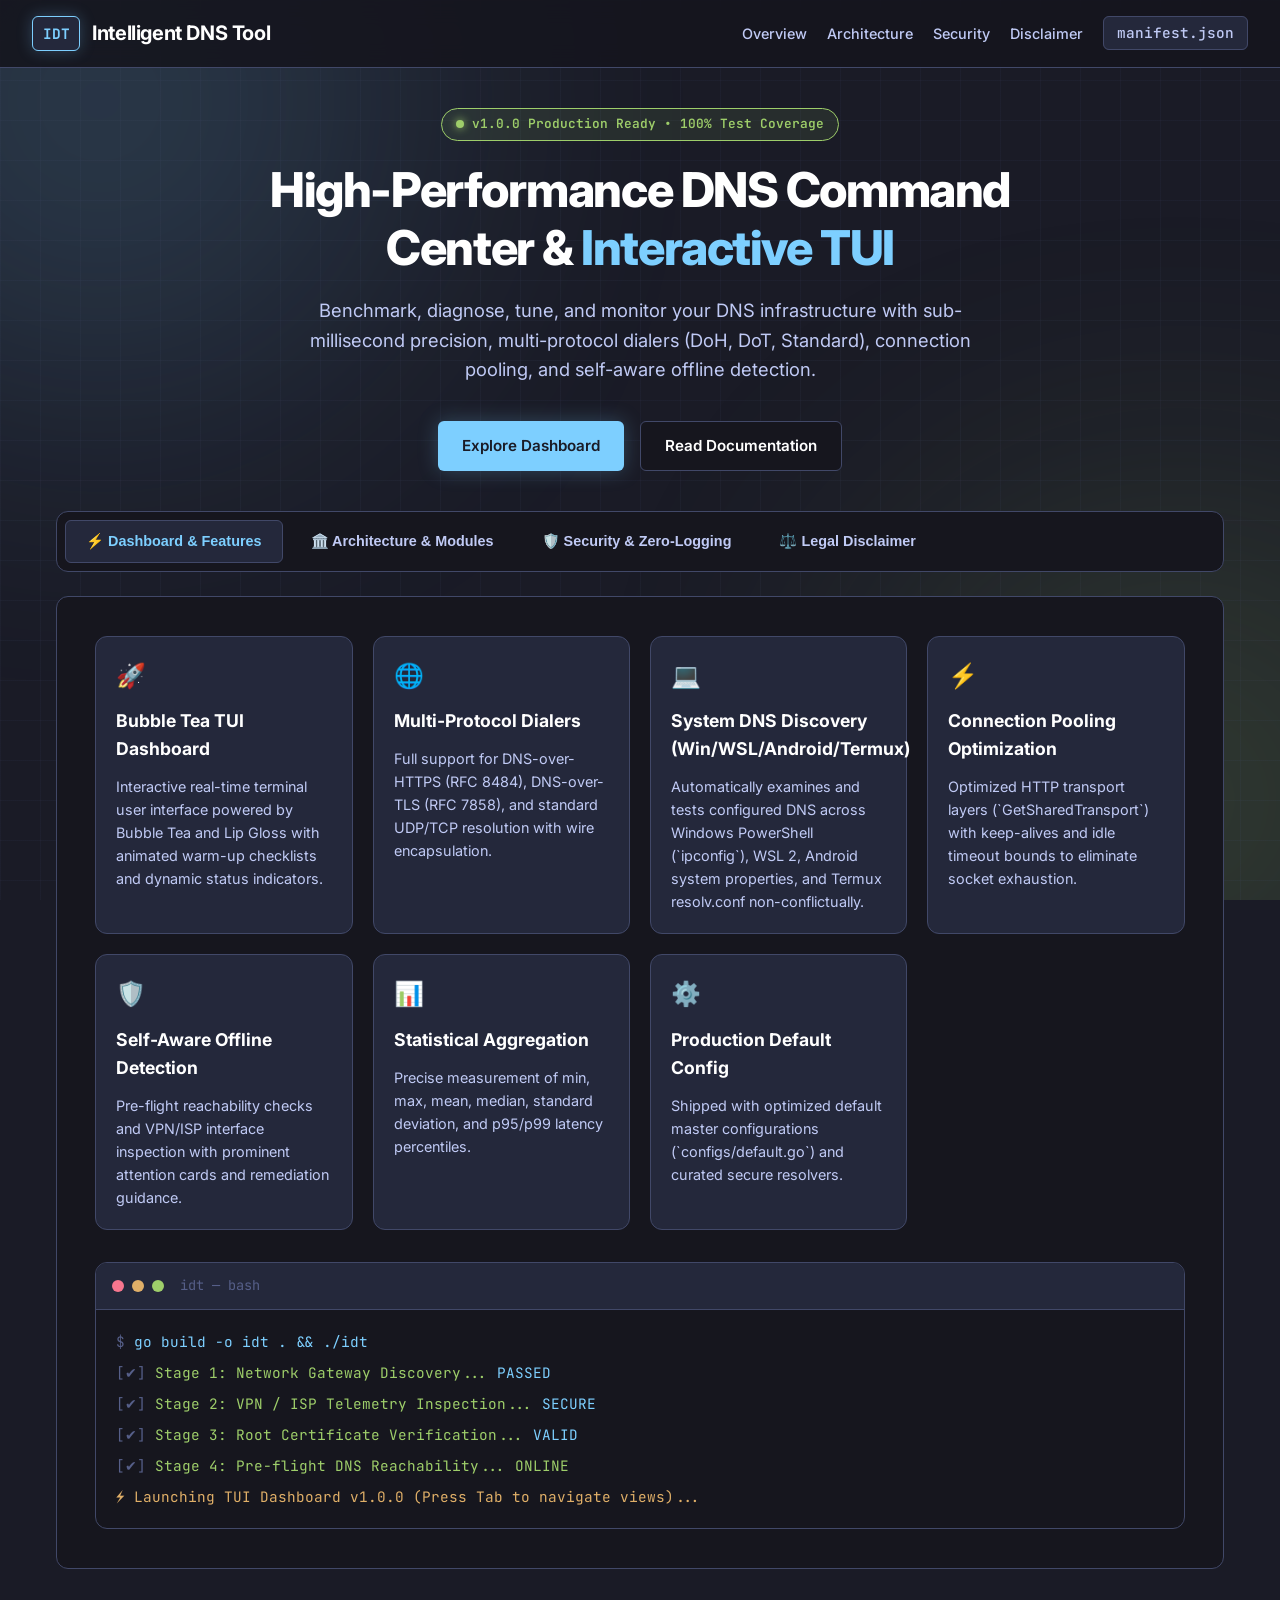
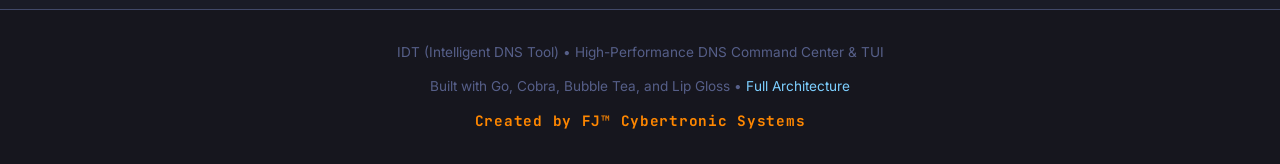
==== index.html @ 5a78c572 "Move index.html to repository root" ====
<!DOCTYPE html>
<html lang="en">
<head>
<meta charset="utf-8">
<meta name="viewport" content="width=device-width, initial-scale=1">
<title>IDT — Intelligent DNS Tool & TUI Command Center</title>
<meta name="description" content="Professional CLI command center and real-time interactive TUI dashboard for DNS benchmarking, diagnostics, tuning, and monitoring.">
<meta name="author" content="IDT Engineering Team">

<link rel="preconnect" href="https://fonts.googleapis.com">
<link rel="preconnect" href="https://fonts.gstatic.com" crossorigin>
<link href="https://fonts.googleapis.com/css2?family=Inter:wght@300;400;500;600;700;800&family=JetBrains+Mono:wght@400;500;600;700&display=swap" rel="stylesheet">

<style>
  :root {
    --bg-base: #1A1B26;
    --bg-card: #16161E;
    --bg-elevated: #24283B;
    --fg: #C0CAF5;
    --fg-muted: #565F89;
    --fg-bright: #FFFFFF;
    --accent: #7DCFFF;
    --accent-glow: rgba(125, 207, 255, 0.25);
    --success: #9ECE6A;
    --warn: #E0AF68;
    --danger: #F7768E;
    --border: #414868;
    --border-active: #7DCFFF;
    --radius: 12px;
    --radius-sm: 6px;
    --font-sans: 'Inter', -apple-system, BlinkMacSystemFont, "Segoe UI", sans-serif;
    --font-mono: 'JetBrains Mono', monospace;
  }

  * { box-sizing: border-box; margin: 0; padding: 0; }

  html { scroll-behavior: smooth; }

  body {
    font-family: var(--font-sans);
    background-color: var(--bg-base);
    color: var(--fg);
    line-height: 1.6;
    min-height: 100vh;
    display: flex;
    flex-direction: column;
    overflow-x: hidden;
  }

  /* Background Glow & Grid */
  .bg-effects {
    position: fixed;
    inset: 0;
    z-index: -1;
    overflow: hidden;
    pointer-events: none;
  }

  .glow-orb {
    position: absolute;
    width: 600px;
    height: 600px;
    border-radius: 50%;
    filter: blur(140px);
    opacity: 0.18;
  }

  .glow-orb.cyan {
    top: -200px; left: -200px;
    background: var(--accent);
  }

  .glow-orb.green {
    bottom: -200px; right: -200px;
    background: var(--success);
  }

  .grid-pattern {
    position: absolute;
    inset: 0;
    background-image:
      linear-gradient(rgba(86, 95, 137, 0.08) 1px, transparent 1px),
      linear-gradient(90deg, rgba(86, 95, 137, 0.08) 1px, transparent 1px);
    background-size: 40px 40px;
  }

  /* Header & Navigation */
  header {
    background: rgba(22, 22, 30, 0.9);
    backdrop-filter: blur(12px);
    border-bottom: 1px solid var(--border);
    position: sticky;
    top: 0;
    z-index: 100;
    padding: 1rem 2rem;
    display: flex;
    justify-content: space-between;
    align-items: center;
    flex-wrap: wrap;
    gap: 1rem;
  }

  .logo-area {
    display: flex;
    align-items: center;
    gap: 0.75rem;
  }

  .logo-badge {
    background: var(--bg-elevated);
    border: 1px solid var(--accent);
    color: var(--accent);
    font-family: var(--font-mono);
    font-weight: 700;
    font-size: 0.9rem;
    padding: 0.3rem 0.6rem;
    border-radius: var(--radius-sm);
    box-shadow: 0 0 15px var(--accent-glow);
  }

  .logo-title {
    font-size: 1.25rem;
    font-weight: 700;
    color: var(--fg-bright);
    letter-spacing: -0.02em;
  }

  .nav-links {
    display: flex;
    gap: 1.25rem;
    list-style: none;
    align-items: center;
    flex-wrap: wrap;
  }

  .nav-links a {
    color: var(--fg);
    text-decoration: none;
    font-size: 0.9rem;
    font-weight: 500;
    transition: color 0.2s;
  }

  .nav-links a:hover {
    color: var(--accent);
  }

  .btn-terminal {
    background: var(--bg-elevated);
    border: 1px solid var(--border);
    color: var(--accent);
    padding: 0.4rem 0.8rem;
    border-radius: var(--radius-sm);
    font-family: var(--font-mono);
    font-size: 0.85rem;
    cursor: pointer;
    transition: all 0.2s;
    text-decoration: none;
  }

  .btn-terminal:hover {
    border-color: var(--accent);
    background: rgba(125, 207, 255, 0.1);
  }

  /* Main Container */
  main {
    max-width: 1200px;
    margin: 0 auto;
    padding: 2.5rem 1rem;
    width: 100%;
    flex: 1;
    display: flex;
    flex-direction: column;
    gap: 2.5rem;
  }

  /* Hero Section */
  .hero {
    text-align: center;
    display: flex;
    flex-direction: column;
    gap: 1.25rem;
    align-items: center;
  }

  .hero-tag {
    display: inline-flex;
    align-items: center;
    gap: 0.5rem;
    background: rgba(158, 206, 106, 0.1);
    border: 1px solid var(--success);
    color: var(--success);
    padding: 0.35rem 0.85rem;
    border-radius: 50px;
    font-size: 0.8rem;
    font-weight: 600;
    font-family: var(--font-mono);
  }

  .hero-tag .dot {
    width: 8px;
    height: 8px;
    background: var(--success);
    border-radius: 50%;
    box-shadow: 0 0 8px var(--success);
  }

  .hero h1 {
    font-size: clamp(2rem, 5vw, 3rem);
    font-weight: 800;
    color: var(--fg-bright);
    letter-spacing: -0.03em;
    max-width: 800px;
    line-height: 1.2;
  }

  .hero h1 span {
    color: var(--accent);
  }

  .hero p {
    font-size: clamp(1rem, 2vw, 1.15rem);
    color: var(--fg);
    max-width: 700px;
    font-weight: 400;
    padding: 0 0.5rem;
  }

  .hero-actions {
    display: flex;
    gap: 1rem;
    margin-top: 1rem;
    flex-wrap: wrap;
    justify-content: center;
  }

  .btn {
    display: inline-flex;
    align-items: center;
    gap: 0.5rem;
    padding: 0.75rem 1.5rem;
    border-radius: var(--radius-sm);
    font-weight: 600;
    font-size: 0.95rem;
    text-decoration: none;
    transition: all 0.2s;
  }

  .btn-primary {
    background: var(--accent);
    color: var(--bg-base);
    box-shadow: 0 0 20px var(--accent-glow);
  }

  .btn-primary:hover {
    background: #6cb9ff;
    transform: translateY(-2px);
  }

  .btn-secondary {
    background: var(--bg-card);
    border: 1px solid var(--border);
    color: var(--fg-bright);
  }

  .btn-secondary:hover {
    border-color: var(--accent);
    background: var(--bg-elevated);
  }

  /* Interactive Tabs Section */
  .tabs-container {
    display: flex;
    flex-direction: column;
    gap: 1.5rem;
  }

  .tabs-header {
    display: flex;
    gap: 0.5rem;
    background: var(--bg-card);
    padding: 0.5rem;
    border-radius: var(--radius);
    border: 1px solid var(--border);
    overflow-x: auto;
    -webkit-overflow-scrolling: touch;
  }

  .tab-btn {
    background: transparent;
    border: none;
    color: var(--fg);
    padding: 0.75rem 1.25rem;
    border-radius: var(--radius-sm);
    font-weight: 600;
    font-size: 0.9rem;
    cursor: pointer;
    transition: all 0.2s;
    white-space: nowrap;
    flex-shrink: 0;
  }

  .tab-btn:hover {
    color: var(--fg-bright);
    background: var(--bg-elevated);
  }

  .tab-btn.active {
    background: var(--bg-elevated);
    color: var(--accent);
    border: 1px solid var(--border);
  }

  .tab-content {
    display: none;
    background: var(--bg-card);
    border: 1px solid var(--border);
    border-radius: var(--radius);
    padding: clamp(1.25rem, 3vw, 2.5rem);
    animation: fadeIn 0.3s ease;
  }

  .tab-content.active {
    display: flex;
    flex-direction: column;
    gap: 2rem;
  }

  @keyframes fadeIn {
    from { opacity: 0; transform: translateY(6px); }
    to { opacity: 1; transform: translateY(0); }
  }

  /* Feature Grid Cards */
  .feature-grid {
    display: grid;
    grid-template-columns: repeat(auto-fit, minmax(250px, 1fr));
    gap: 1.25rem;
  }

  .card {
    background: var(--bg-elevated);
    border: 1px solid var(--border);
    border-radius: var(--radius);
    padding: 1.25rem;
    display: flex;
    flex-direction: column;
    gap: 0.75rem;
    transition: border-color 0.2s, transform 0.2s;
  }

  .card:hover {
    border-color: var(--accent);
    transform: translateY(-2px);
  }

  .card-icon {
    font-size: 1.5rem;
  }

  .card h3 {
    font-size: 1.1rem;
    font-weight: 700;
    color: var(--fg-bright);
  }

  .card p {
    font-size: 0.9rem;
    color: var(--fg);
  }

  /* Terminal Mockup */
  .terminal-box {
    background: var(--bg-card);
    border: 1px solid var(--border);
    border-radius: var(--radius);
    overflow: hidden;
    font-family: var(--font-mono);
    max-width: 100%;
  }

  .terminal-header {
    background: var(--bg-elevated);
    padding: 0.75rem 1rem;
    display: flex;
    align-items: center;
    gap: 0.5rem;
    border-bottom: 1px solid var(--border);
  }

  .t-dot {
    width: 12px;
    height: 12px;
    border-radius: 50%;
  }

  .t-dot.red { background: var(--danger); }
  .t-dot.yellow { background: var(--warn); }
  .t-dot.green { background: var(--success); }

  .t-title {
    margin-left: 0.5rem;
    font-size: 0.85rem;
    color: var(--fg-muted);
  }

  .terminal-body {
    padding: 1.25rem;
    font-size: clamp(0.8rem, 2vw, 0.9rem);
    color: var(--success);
    display: flex;
    flex-direction: column;
    gap: 0.5rem;
    overflow-x: auto;
  }

  .terminal-body .cmd { color: var(--accent); }
  .terminal-body .dim { color: var(--fg-muted); }
  .terminal-body .warn { color: var(--warn); }

  /* Architecture & Stats table */
  .spec-grid {
    display: grid;
    grid-template-columns: repeat(auto-fit, minmax(200px, 1fr));
    gap: 1rem;
  }

  .spec-item {
    background: var(--bg-elevated);
    border: 1px solid var(--border);
    padding: 1.25rem;
    border-radius: var(--radius-sm);
  }

  .spec-label {
    font-size: 0.8rem;
    color: var(--fg-muted);
    font-family: var(--font-mono);
    text-transform: uppercase;
    letter-spacing: 0.05em;
  }

  .spec-value {
    font-size: 1.25rem;
    font-weight: 700;
    color: var(--fg-bright);
    margin-top: 0.25rem;
  }

  /* Footer */
  footer {
    background: var(--bg-card);
    border-top: 1px solid var(--border);
    padding: 2rem 1rem;
    text-align: center;
    font-size: 0.85rem;
    color: var(--fg-muted);
    display: flex;
    flex-direction: column;
    gap: 0.75rem;
    align-items: center;
  }

  footer a {
    color: var(--accent);
    text-decoration: none;
  }

  footer a:hover {
    text-decoration: underline;
  }

  .brand-signature {
    color: #ff8700;
    font-weight: 700;
    font-family: var(--font-mono);
    letter-spacing: 0.05em;
    font-size: 0.9rem;
  }

  /* Responsive Adjustments */
  @media (max-width: 768px) {
    header {
      padding: 0.75rem 1rem;
      justify-content: center;
      text-align: center;
    }

    .logo-area {
      justify-content: center;
      width: 100%;
    }

    .nav-links {
      justify-content: center;
      width: 100%;
      gap: 1rem;
    }

    main {
      padding: 1.5rem 0.75rem;
      gap: 2rem;
    }

    .tab-content {
      padding: 1rem;
    }
  }
</style>
</head>
<body>

  <!-- Background Glow & Grid -->
  <div class="bg-effects">
    <div class="glow-orb cyan"></div>
    <div class="glow-orb green"></div>
    <div class="grid-pattern"></div>
  </div>

  <!-- Header -->
  <header>
    <div class="logo-area">
      <div class="logo-badge">IDT</div>
      <div class="logo-title">Intelligent DNS Tool</div>
    </div>
    <ul class="nav-links">
      <li><a href="#overview">Overview</a></li>
      <li><a href="DOCUMENTATION.md">Architecture</a></li>
      <li><a href="SECURITY.md">Security</a></li>
      <li><a href="DISCLAIMER.md">Disclaimer</a></li>
      <li><a href="manifest.json" class="btn-terminal">manifest.json</a></li>
    </ul>
  </header>

  <!-- Main Content -->
  <main>
    <!-- Hero Section -->
    <section class="hero" id="overview">
      <div class="hero-tag">
        <div class="dot"></div>
        v1.0.0 Production Ready • 100% Test Coverage
      </div>
      <h1>High-Performance DNS Command Center & <span>Interactive TUI</span></h1>
      <p>Benchmark, diagnose, tune, and monitor your DNS infrastructure with sub-millisecond precision, multi-protocol dialers (DoH, DoT, Standard), connection pooling, and self-aware offline detection.</p>
      <div class="hero-actions">
        <a href="#tabs" class="btn btn-primary">Explore Dashboard</a>
        <a href="DOCUMENTATION.md" class="btn btn-secondary">Read Documentation</a>
      </div>
    </section>

    <!-- Interactive Navigation Tabs -->
    <div class="tabs-container" id="tabs">
      <div class="tabs-header">
        <button class="tab-btn active" onclick="switchTab(event, 'tab-overview')">⚡ Dashboard & Features</button>
        <button class="tab-btn" onclick="switchTab(event, 'tab-architecture')">🏛️ Architecture & Modules</button>
        <button class="tab-btn" onclick="switchTab(event, 'tab-security')">🛡️ Security & Zero-Logging</button>
        <button class="tab-btn" onclick="switchTab(event, 'tab-disclaimer')">⚖️ Legal Disclaimer</button>
      </div>

      <!-- Tab 1: Overview -->
      <div class="tab-content active" id="tab-overview">
        <div class="feature-grid">
          <div class="card">
            <div class="card-icon">🚀</div>
            <h3>Bubble Tea TUI Dashboard</h3>
            <p>Interactive real-time terminal user interface powered by Bubble Tea and Lip Gloss with animated warm-up checklists and dynamic status indicators.</p>
          </div>
          <div class="card">
            <div class="card-icon">🌐</div>
            <h3>Multi-Protocol Dialers</h3>
            <p>Full support for DNS-over-HTTPS (RFC 8484), DNS-over-TLS (RFC 7858), and standard UDP/TCP resolution with wire encapsulation.</p>
          </div>
          <div class="card">
            <div class="card-icon">💻</div>
            <h3>System DNS Discovery (Win/WSL/Android/Termux)</h3>
            <p>Automatically examines and tests configured DNS across Windows PowerShell (`ipconfig`), WSL 2, Android system properties, and Termux resolv.conf non-conflictually.</p>
          </div>
          <div class="card">
            <div class="card-icon">⚡</div>
            <h3>Connection Pooling Optimization</h3>
            <p>Optimized HTTP transport layers (`GetSharedTransport`) with keep-alives and idle timeout bounds to eliminate socket exhaustion.</p>
          </div>
          <div class="card">
            <div class="card-icon">🛡️</div>
            <h3>Self-Aware Offline Detection</h3>
            <p>Pre-flight reachability checks and VPN/ISP interface inspection with prominent attention cards and remediation guidance.</p>
          </div>
          <div class="card">
            <div class="card-icon">📊</div>
            <h3>Statistical Aggregation</h3>
            <p>Precise measurement of min, max, mean, median, standard deviation, and p95/p99 latency percentiles.</p>
          </div>
          <div class="card">
            <div class="card-icon">⚙️</div>
            <h3>Production Default Config</h3>
            <p>Shipped with optimized default master configurations (`configs/default.go`) and curated secure resolvers.</p>
          </div>
        </div>

        <!-- Terminal Simulation -->
        <div class="terminal-box">
          <div class="terminal-header">
            <div class="t-dot red"></div>
            <div class="t-dot yellow"></div>
            <div class="t-dot green"></div>
            <div class="t-title">idt — bash</div>
          </div>
          <div class="terminal-body">
            <div><span class="dim">$</span> <span class="cmd">go build -o idt . && ./idt</span></div>
            <div><span class="dim">[✔]</span> Stage 1: Network Gateway Discovery... <span class="cmd">PASSED</span></div>
            <div><span class="dim">[✔]</span> Stage 2: VPN / ISP Telemetry Inspection... <span class="cmd">SECURE</span></div>
            <div><span class="dim">[✔]</span> Stage 3: Root Certificate Verification... <span class="cmd">VALID</span></div>
            <div><span class="dim">[✔]</span> Stage 4: Pre-flight DNS Reachability... <span class="success">ONLINE</span></div>
            <div class="warn">⚡ Launching TUI Dashboard v1.0.0 (Press Tab to navigate views)...</div>
          </div>
        </div>
      </div>

      <!-- Tab 2: Architecture -->
      <div class="tab-content" id="tab-architecture">
        <div class="spec-grid">
          <div class="spec-item">
            <div class="spec-label">Language</div>
            <div class="spec-value">Go 1.21+</div>
          </div>
          <div class="spec-item">
            <div class="spec-label">CLI Framework</div>
            <div class="spec-value">Cobra</div>
          </div>
          <div class="spec-item">
            <div class="spec-label">TUI Engine</div>
            <div class="spec-value">Bubble Tea / Lip Gloss</div>
          </div>
          <div class="spec-item">
            <div class="spec-label">Test Coverage</div>
            <div class="spec-value">100% Passed</div>
          </div>
        </div>

        <div style="display: flex; flex-direction: column; gap: 1rem;">
          <h3 style="color: var(--fg-bright); font-size: 1.2rem;">Core Module Architecture</h3>
          <p>IDT is organized into decoupled, highly cohesive packages under `internal/` and `configs/`:</p>
          <ul style="list-style: disc; padding-left: 1.5rem; display: flex; flex-direction: column; gap: 0.5rem;">
            <li><strong>`configs/`</strong>: Production default master configuration module and serialization tests.</li>
            <li><strong>`internal/cmd/`</strong>: Cobra root command center and subcommand routing.</li>
            <li><strong>`internal/ui/`</strong>: Bubble Tea TUI state machine, theme system (`theme.go`), and modular renderers (`visual.go`).</li>
            <li><strong>`internal/dialer/`</strong>: Multi-protocol transport stack (DoH, DoT, Standard, wire encoding, parsing).</li>
            <li><strong>`internal/helper/`</strong>: Concurrency primitives (`SafeRun`, `SafeGo`), retry jitter, and shared connection pooling.</li>
            <li><strong>`internal/errorhandling/`</strong>: Granular error classification and remediation engine.</li>
            <li><strong>`internal/runner/`, `internal/stats/`, `internal/check/`, `internal/tune/`, `internal/compare/`</strong>: Analytics and benchmarking engines.</li>
          </ul>
        </div>
      </div>

      <!-- Tab 3: Security -->
      <div class="tab-content" id="tab-security">
        <div class="feature-grid">
          <div class="card">
            <h3>🔒 Zero-Logging Guarantee</h3>
            <p>IDT does not log, collect, transmit, or store any user queries, IP addresses, or telemetry data. All calculations execute locally.</p>
          </div>
          <div class="card">
            <h3>🔐 TLS 1.3 Enforcement</h3>
            <p>All DoH and DoT connections enforce strict TLS minimum standards with rigorous certificate validation against system trust stores.</p>
          </div>
          <div class="card">
            <h3>🛡️ RFC Compliance</h3>
            <p>Strict adherence to RFC 8484 (DoH) and RFC 7858 (DoT) wire formatting and security specifications.</p>
          </div>
        </div>
      </div>

      <!-- Tab 4: Disclaimer -->
      <div class="tab-content" id="tab-disclaimer">
        <div class="card" style="border-left: 4px solid var(--warn);">
          <h3>⚖️ Legal & Usage Notice</h3>
          <p>IDT is designed exclusively for network administrators, security professionals, and systems engineers to benchmark and diagnose authorized DNS infrastructure. Users must only test networks and resolvers they own or have explicit written authorization to test. Provided "as is" without warranty of any kind.</p>
        </div>
      </div>
    </div>
  </main>

  <!-- Footer -->
  <footer>
    <div>IDT (Intelligent DNS Tool) • High-Performance DNS Command Center & TUI</div>
    <div>Built with Go, Cobra, Bubble Tea, and Lip Gloss • <a href="DOCUMENTATION.md">Full Architecture</a></div>
    <div class="brand-signature">Created by FJ™ Cybertronic Systems</div>
  </footer>

  <script>
    function switchTab(evt, tabId) {
      const contents = document.querySelectorAll('.tab-content');
      contents.forEach(c => c.classList.remove('active'));

      const buttons = document.querySelectorAll('.tab-btn');
      buttons.forEach(b => b.classList.remove('active'));

      document.getElementById(tabId).classList.add('active');
      evt.currentTarget.classList.add('active');
    }
  </script>
</body>
</html>
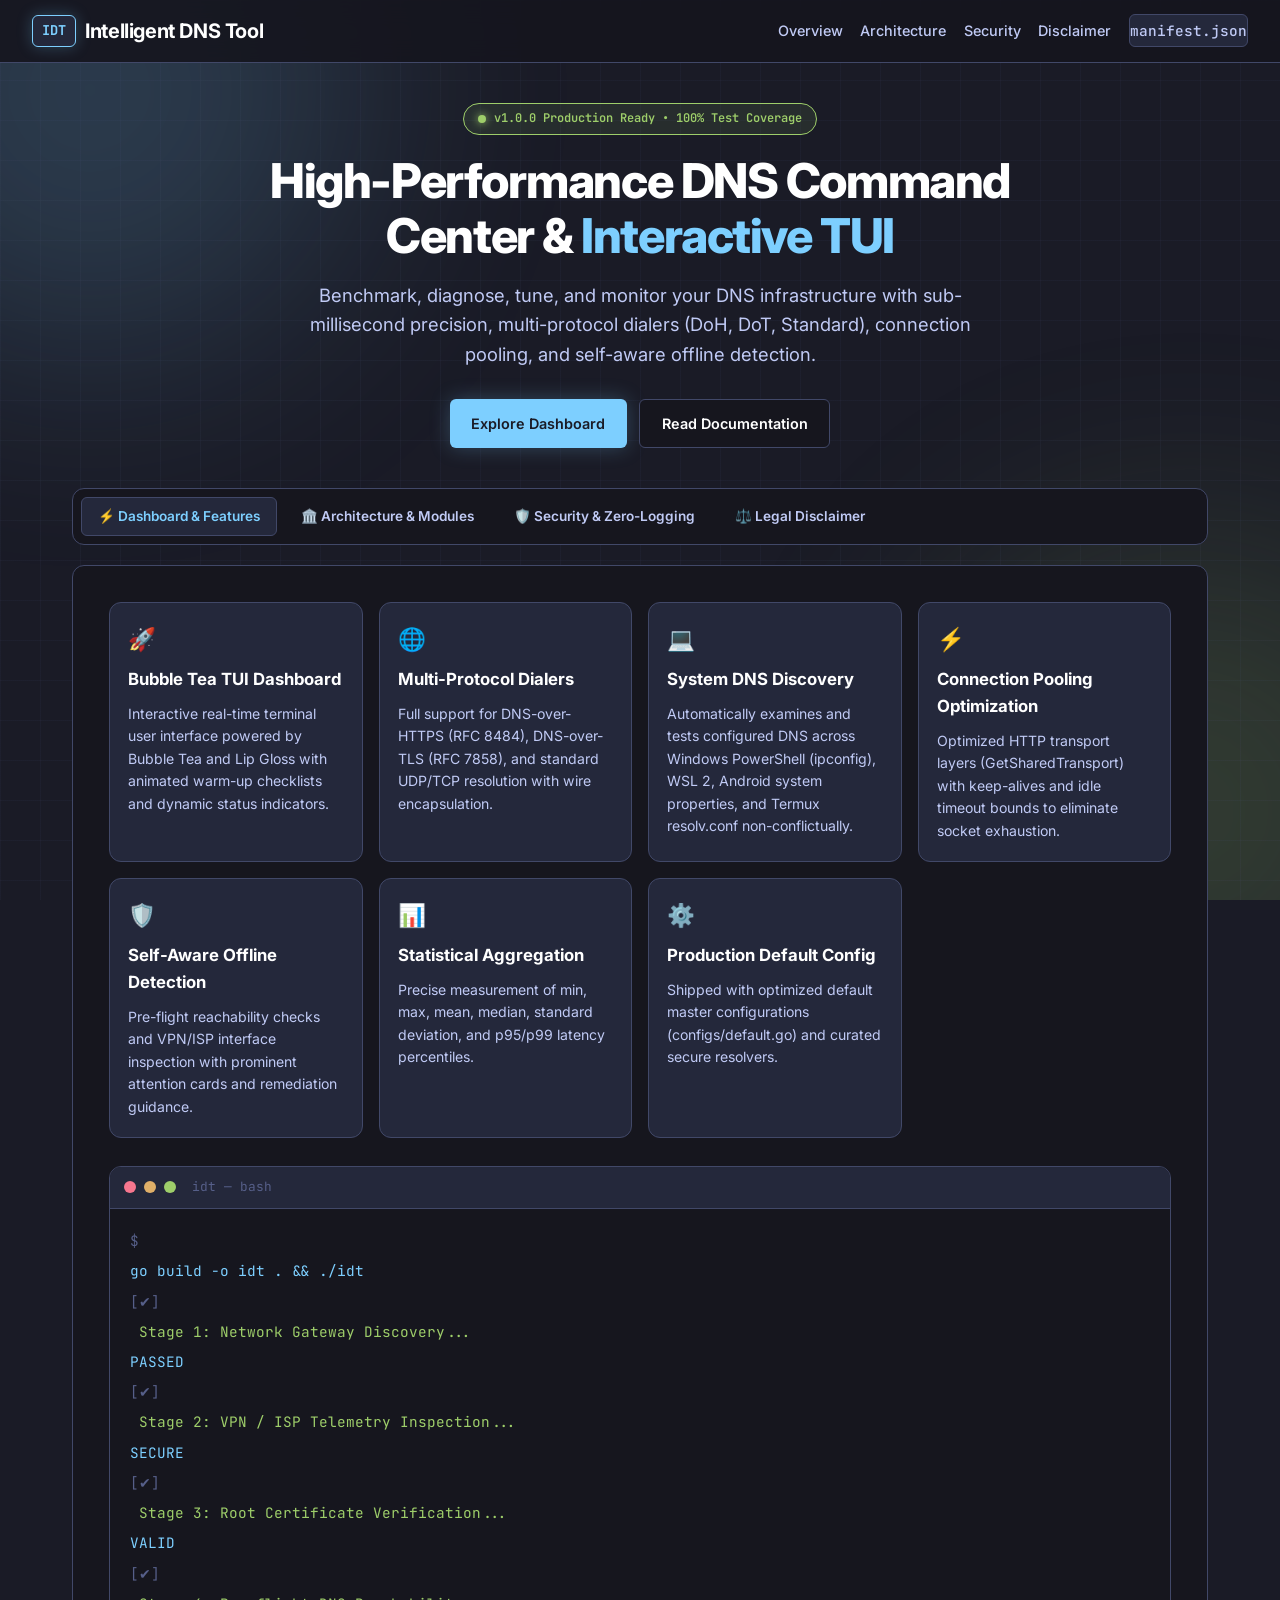
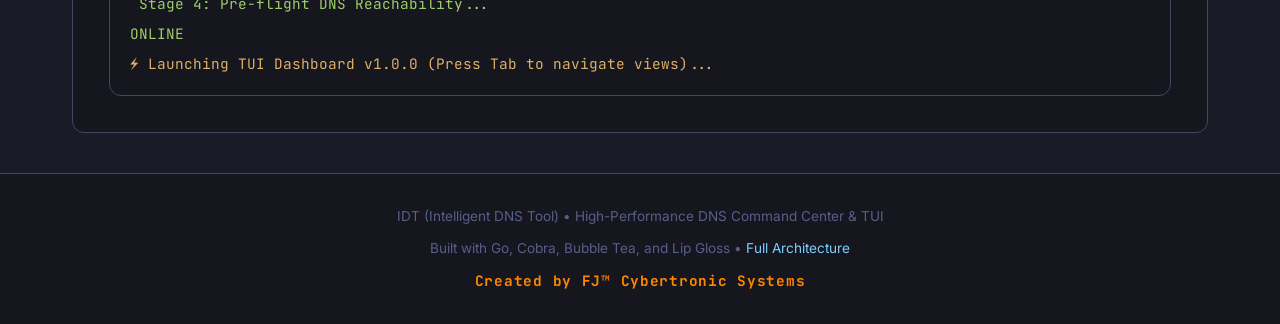
==== commit 00a15563: "refactor: fix docs/ paths, working tabs, full responsive layout" ====
--- a/index.html
+++ b/index.html
@@ -2,10 +2,11 @@
 <html lang="en">
 <head>
 <meta charset="utf-8">
-<meta name="viewport" content="width=device-width, initial-scale=1">
+<meta name="viewport" content="width=device-width, initial-scale=1, viewport-fit=cover">
 <title>IDT — Intelligent DNS Tool & TUI Command Center</title>
 <meta name="description" content="Professional CLI command center and real-time interactive TUI dashboard for DNS benchmarking, diagnostics, tuning, and monitoring.">
 <meta name="author" content="IDT Engineering Team">
+<meta name="theme-color" content="#1A1B26">
 
 <link rel="preconnect" href="https://fonts.googleapis.com">
 <link rel="preconnect" href="https://fonts.gstatic.com" crossorigin>
@@ -25,16 +26,16 @@
     --warn: #E0AF68;
     --danger: #F7768E;
     --border: #414868;
-    --border-active: #7DCFFF;
     --radius: 12px;
     --radius-sm: 6px;
     --font-sans: 'Inter', -apple-system, BlinkMacSystemFont, "Segoe UI", sans-serif;
     --font-mono: 'JetBrains Mono', monospace;
+    --pad-x: clamp(0.75rem, 3vw, 2rem);
   }
 
   * { box-sizing: border-box; margin: 0; padding: 0; }
 
-  html { scroll-behavior: smooth; }
+  html { scroll-behavior: smooth; -webkit-text-size-adjust: 100%; }
 
   body {
     font-family: var(--font-sans);
@@ -45,332 +46,248 @@
     display: flex;
     flex-direction: column;
     overflow-x: hidden;
-  }
-
-  /* Background Glow & Grid */
+    -webkit-font-smoothing: antialiased;
+  }
+
+  /* Background effects */
   .bg-effects {
-    position: fixed;
-    inset: 0;
-    z-index: -1;
-    overflow: hidden;
-    pointer-events: none;
-  }
-
+    position: fixed; inset: 0; z-index: -1;
+    overflow: hidden; pointer-events: none;
+  }
   .glow-orb {
-    position: absolute;
-    width: 600px;
-    height: 600px;
-    border-radius: 50%;
-    filter: blur(140px);
-    opacity: 0.18;
-  }
-
-  .glow-orb.cyan {
-    top: -200px; left: -200px;
-    background: var(--accent);
-  }
-
-  .glow-orb.green {
-    bottom: -200px; right: -200px;
-    background: var(--success);
-  }
-
+    position: absolute; width: 60vmin; height: 60vmin; border-radius: 50%;
+    filter: blur(120px); opacity: 0.18;
+  }
+  .glow-orb.cyan { top: -20vmin; left: -20vmin; background: var(--accent); }
+  .glow-orb.green { bottom: -20vmin; right: -20vmin; background: var(--success); }
   .grid-pattern {
-    position: absolute;
-    inset: 0;
+    position: absolute; inset: 0;
     background-image:
       linear-gradient(rgba(86, 95, 137, 0.08) 1px, transparent 1px),
       linear-gradient(90deg, rgba(86, 95, 137, 0.08) 1px, transparent 1px);
     background-size: 40px 40px;
   }
 
-  /* Header & Navigation */
+  /* Header */
   header {
     background: rgba(22, 22, 30, 0.9);
     backdrop-filter: blur(12px);
+    -webkit-backdrop-filter: blur(12px);
     border-bottom: 1px solid var(--border);
-    position: sticky;
-    top: 0;
-    z-index: 100;
-    padding: 1rem 2rem;
-    display: flex;
-    justify-content: space-between;
-    align-items: center;
-    flex-wrap: wrap;
-    gap: 1rem;
-  }
-
+    position: sticky; top: 0; z-index: 100;
+    padding: 0.9rem var(--pad-x);
+    display: flex; justify-content: space-between; align-items: center;
+    flex-wrap: wrap; gap: 0.75rem;
+  }
   .logo-area {
-    display: flex;
-    align-items: center;
-    gap: 0.75rem;
-  }
-
+    display: flex; align-items: center; gap: 0.6rem;
+    min-width: 0;
+  }
   .logo-badge {
     background: var(--bg-elevated);
     border: 1px solid var(--accent);
     color: var(--accent);
-    font-family: var(--font-mono);
-    font-weight: 700;
-    font-size: 0.9rem;
-    padding: 0.3rem 0.6rem;
-    border-radius: var(--radius-sm);
+    font-family: var(--font-mono); font-weight: 700; font-size: 0.85rem;
+    padding: 0.25rem 0.55rem; border-radius: var(--radius-sm);
     box-shadow: 0 0 15px var(--accent-glow);
-  }
-
+    flex-shrink: 0;
+  }
   .logo-title {
-    font-size: 1.25rem;
-    font-weight: 700;
-    color: var(--fg-bright);
+    font-size: clamp(1rem, 2.5vw, 1.25rem);
+    font-weight: 700; color: var(--fg-bright);
     letter-spacing: -0.02em;
-  }
-
+    white-space: nowrap; overflow: hidden; text-overflow: ellipsis;
+  }
   .nav-links {
-    display: flex;
-    gap: 1.25rem;
-    list-style: none;
-    align-items: center;
-    flex-wrap: wrap;
-  }
-
+    display: flex; gap: 0.5rem 1.1rem; list-style: none;
+    align-items: center; flex-wrap: wrap;
+  }
   .nav-links a {
-    color: var(--fg);
-    text-decoration: none;
-    font-size: 0.9rem;
-    font-weight: 500;
+    color: var(--fg); text-decoration: none;
+    font-size: 0.9rem; font-weight: 500;
     transition: color 0.2s;
-  }
-
-  .nav-links a:hover {
-    color: var(--accent);
-  }
-
+    padding: 0.25rem 0;
+    display: inline-block;
+  }
+  .nav-links a:hover { color: var(--accent); }
   .btn-terminal {
     background: var(--bg-elevated);
     border: 1px solid var(--border);
     color: var(--accent);
     padding: 0.4rem 0.8rem;
     border-radius: var(--radius-sm);
-    font-family: var(--font-mono);
-    font-size: 0.85rem;
-    cursor: pointer;
+    font-family: var(--font-mono); font-size: 0.8rem;
+    text-decoration: none;
     transition: all 0.2s;
-    text-decoration: none;
-  }
-
+    white-space: nowrap;
+  }
   .btn-terminal:hover {
     border-color: var(--accent);
     background: rgba(125, 207, 255, 0.1);
   }
 
-  /* Main Container */
+  /* Main */
   main {
-    max-width: 1200px;
-    margin: 0 auto;
-    padding: 2.5rem 1rem;
-    width: 100%;
-    flex: 1;
-    display: flex;
-    flex-direction: column;
-    gap: 2.5rem;
-  }
-
-  /* Hero Section */
+    max-width: 1200px; margin: 0 auto;
+    padding: clamp(1.5rem, 4vw, 2.5rem) var(--pad-x);
+    width: 100%; flex: 1;
+    display: flex; flex-direction: column;
+    gap: clamp(1.75rem, 4vw, 2.5rem);
+    min-width: 0;
+  }
+
+  /* Hero */
   .hero {
     text-align: center;
-    display: flex;
-    flex-direction: column;
-    gap: 1.25rem;
-    align-items: center;
-  }
-
+    display: flex; flex-direction: column;
+    gap: 1.1rem; align-items: center;
+  }
   .hero-tag {
-    display: inline-flex;
-    align-items: center;
-    gap: 0.5rem;
+    display: inline-flex; align-items: center; gap: 0.5rem;
     background: rgba(158, 206, 106, 0.1);
     border: 1px solid var(--success);
     color: var(--success);
     padding: 0.35rem 0.85rem;
     border-radius: 50px;
-    font-size: 0.8rem;
-    font-weight: 600;
+    font-size: 0.75rem; font-weight: 600;
     font-family: var(--font-mono);
-  }
-
+    text-align: center; flex-wrap: wrap; justify-content: center;
+    max-width: 100%;
+  }
   .hero-tag .dot {
-    width: 8px;
-    height: 8px;
-    background: var(--success);
-    border-radius: 50%;
-    box-shadow: 0 0 8px var(--success);
-  }
-
+    width: 8px; height: 8px; background: var(--success);
+    border-radius: 50%; box-shadow: 0 0 8px var(--success);
+    flex-shrink: 0;
+  }
   .hero h1 {
-    font-size: clamp(2rem, 5vw, 3rem);
-    font-weight: 800;
-    color: var(--fg-bright);
+    font-size: clamp(1.6rem, 6vw, 3rem);
+    font-weight: 800; color: var(--fg-bright);
     letter-spacing: -0.03em;
-    max-width: 800px;
-    line-height: 1.2;
-  }
-
-  .hero h1 span {
-    color: var(--accent);
-  }
-
+    max-width: 800px; line-height: 1.15;
+    overflow-wrap: break-word;
+  }
+  .hero h1 span { color: var(--accent); }
   .hero p {
-    font-size: clamp(1rem, 2vw, 1.15rem);
-    color: var(--fg);
-    max-width: 700px;
-    font-weight: 400;
-    padding: 0 0.5rem;
-  }
-
+    font-size: clamp(0.9rem, 2.4vw, 1.15rem);
+    color: var(--fg); max-width: 700px; font-weight: 400;
+  }
   .hero-actions {
-    display: flex;
-    gap: 1rem;
-    margin-top: 1rem;
-    flex-wrap: wrap;
-    justify-content: center;
-  }
-
+    display: flex; gap: 0.75rem; margin-top: 0.75rem;
+    flex-wrap: wrap; justify-content: center;
+    width: 100%;
+  }
   .btn {
-    display: inline-flex;
-    align-items: center;
+    display: inline-flex; align-items: center; justify-content: center;
     gap: 0.5rem;
-    padding: 0.75rem 1.5rem;
+    padding: 0.75rem 1.35rem;
     border-radius: var(--radius-sm);
-    font-weight: 600;
-    font-size: 0.95rem;
-    text-decoration: none;
-    transition: all 0.2s;
-  }
-
+    font-weight: 600; font-size: 0.9rem;
+    text-decoration: none; transition: all 0.2s;
+    white-space: nowrap;
+  }
   .btn-primary {
-    background: var(--accent);
-    color: var(--bg-base);
+    background: var(--accent); color: var(--bg-base);
     box-shadow: 0 0 20px var(--accent-glow);
   }
-
-  .btn-primary:hover {
-    background: #6cb9ff;
-    transform: translateY(-2px);
-  }
-
+  .btn-primary:hover { background: #6cb9ff; transform: translateY(-2px); }
   .btn-secondary {
     background: var(--bg-card);
     border: 1px solid var(--border);
     color: var(--fg-bright);
   }
-
   .btn-secondary:hover {
     border-color: var(--accent);
     background: var(--bg-elevated);
   }
 
-  /* Interactive Tabs Section */
+  /* Tabs */
   .tabs-container {
-    display: flex;
-    flex-direction: column;
-    gap: 1.5rem;
-  }
-
+    display: flex; flex-direction: column;
+    gap: 1.25rem; min-width: 0;
+  }
   .tabs-header {
-    display: flex;
-    gap: 0.5rem;
+    display: flex; gap: 0.5rem;
     background: var(--bg-card);
     padding: 0.5rem;
     border-radius: var(--radius);
     border: 1px solid var(--border);
     overflow-x: auto;
     -webkit-overflow-scrolling: touch;
-  }
-
+    scrollbar-width: thin;
+    scrollbar-color: var(--border) transparent;
+  }
+  .tabs-header::-webkit-scrollbar { height: 6px; }
+  .tabs-header::-webkit-scrollbar-thumb {
+    background: var(--border); border-radius: 3px;
+  }
   .tab-btn {
-    background: transparent;
-    border: none;
+    background: transparent; border: none;
     color: var(--fg);
-    padding: 0.75rem 1.25rem;
+    padding: 0.65rem 1rem;
     border-radius: var(--radius-sm);
-    font-weight: 600;
-    font-size: 0.9rem;
-    cursor: pointer;
-    transition: all 0.2s;
-    white-space: nowrap;
-    flex-shrink: 0;
-  }
-
+    font-weight: 600; font-size: 0.85rem;
+    cursor: pointer; transition: all 0.2s;
+    white-space: nowrap; flex-shrink: 0;
+    font-family: inherit;
+    touch-action: manipulation;
+  }
   .tab-btn:hover {
     color: var(--fg-bright);
     background: var(--bg-elevated);
   }
-
   .tab-btn.active {
     background: var(--bg-elevated);
     color: var(--accent);
     border: 1px solid var(--border);
   }
-
   .tab-content {
     display: none;
     background: var(--bg-card);
     border: 1px solid var(--border);
     border-radius: var(--radius);
-    padding: clamp(1.25rem, 3vw, 2.5rem);
+    padding: clamp(1rem, 3vw, 2.25rem);
+    min-width: 0;
+  }
+  .tab-content.active {
+    display: flex; flex-direction: column; gap: 1.75rem;
     animation: fadeIn 0.3s ease;
   }
-
-  .tab-content.active {
-    display: flex;
-    flex-direction: column;
-    gap: 2rem;
-  }
-
   @keyframes fadeIn {
     from { opacity: 0; transform: translateY(6px); }
     to { opacity: 1; transform: translateY(0); }
   }
 
-  /* Feature Grid Cards */
+  /* Feature cards */
   .feature-grid {
     display: grid;
-    grid-template-columns: repeat(auto-fit, minmax(250px, 1fr));
-    gap: 1.25rem;
-  }
-
+    grid-template-columns: repeat(auto-fit, minmax(min(100%, 240px), 1fr));
+    gap: 1rem;
+  }
   .card {
     background: var(--bg-elevated);
     border: 1px solid var(--border);
     border-radius: var(--radius);
-    padding: 1.25rem;
-    display: flex;
-    flex-direction: column;
-    gap: 0.75rem;
+    padding: 1.15rem;
+    display: flex; flex-direction: column; gap: 0.6rem;
     transition: border-color 0.2s, transform 0.2s;
-  }
-
+    min-width: 0;
+    overflow-wrap: break-word;
+  }
   .card:hover {
     border-color: var(--accent);
     transform: translateY(-2px);
   }
-
-  .card-icon {
-    font-size: 1.5rem;
-  }
-
+  .card-icon { font-size: 1.4rem; }
   .card h3 {
-    font-size: 1.1rem;
-    font-weight: 700;
+    font-size: 1.05rem; font-weight: 700;
     color: var(--fg-bright);
   }
-
   .card p {
-    font-size: 0.9rem;
-    color: var(--fg);
-  }
-
-  /* Terminal Mockup */
+    font-size: 0.88rem; color: var(--fg);
+    overflow-wrap: break-word;
+  }
+
+  /* Terminal */
   .terminal-box {
     background: var(--bg-card);
     border: 1px solid var(--border);
@@ -378,147 +295,127 @@
     overflow: hidden;
     font-family: var(--font-mono);
     max-width: 100%;
-  }
-
+    min-width: 0;
+  }
   .terminal-header {
     background: var(--bg-elevated);
-    padding: 0.75rem 1rem;
-    display: flex;
-    align-items: center;
-    gap: 0.5rem;
+    padding: 0.65rem 0.9rem;
+    display: flex; align-items: center; gap: 0.5rem;
     border-bottom: 1px solid var(--border);
   }
-
-  .t-dot {
-    width: 12px;
-    height: 12px;
-    border-radius: 50%;
-  }
-
+  .t-dot { width: 12px; height: 12px; border-radius: 50%; flex-shrink: 0; }
   .t-dot.red { background: var(--danger); }
   .t-dot.yellow { background: var(--warn); }
   .t-dot.green { background: var(--success); }
-
   .t-title {
     margin-left: 0.5rem;
-    font-size: 0.85rem;
-    color: var(--fg-muted);
-  }
-
+    font-size: 0.8rem; color: var(--fg-muted);
+    overflow: hidden; text-overflow: ellipsis; white-space: nowrap;
+  }
   .terminal-body {
-    padding: 1.25rem;
-    font-size: clamp(0.8rem, 2vw, 0.9rem);
+    padding: clamp(0.85rem, 3vw, 1.25rem);
+    font-size: clamp(0.72rem, 2.2vw, 0.9rem);
     color: var(--success);
-    display: flex;
-    flex-direction: column;
-    gap: 0.5rem;
+    display: flex; flex-direction: column; gap: 0.45rem;
     overflow-x: auto;
-  }
-
+    -webkit-overflow-scrolling: touch;
+    white-space: pre;
+  }
   .terminal-body .cmd { color: var(--accent); }
   .terminal-body .dim { color: var(--fg-muted); }
   .terminal-body .warn { color: var(--warn); }
-
-  /* Architecture & Stats table */
+  .terminal-body .success { color: var(--success); }
+
+  /* Specs */
   .spec-grid {
     display: grid;
-    grid-template-columns: repeat(auto-fit, minmax(200px, 1fr));
+    grid-template-columns: repeat(auto-fit, minmax(min(100%, 180px), 1fr));
     gap: 1rem;
   }
-
   .spec-item {
     background: var(--bg-elevated);
     border: 1px solid var(--border);
-    padding: 1.25rem;
+    padding: 1.1rem;
     border-radius: var(--radius-sm);
-  }
-
+    min-width: 0;
+    overflow-wrap: break-word;
+  }
   .spec-label {
-    font-size: 0.8rem;
-    color: var(--fg-muted);
+    font-size: 0.72rem; color: var(--fg-muted);
     font-family: var(--font-mono);
-    text-transform: uppercase;
-    letter-spacing: 0.05em;
-  }
-
+    text-transform: uppercase; letter-spacing: 0.05em;
+  }
   .spec-value {
-    font-size: 1.25rem;
-    font-weight: 700;
-    color: var(--fg-bright);
-    margin-top: 0.25rem;
+    font-size: 1.1rem; font-weight: 700;
+    color: var(--fg-bright); margin-top: 0.25rem;
+  }
+
+  /* Lists */
+  .module-list {
+    list-style: disc; padding-left: 1.25rem;
+    display: flex; flex-direction: column; gap: 0.5rem;
+    overflow-wrap: break-word;
+  }
+  .module-list code {
+    font-family: var(--font-mono);
+    background: var(--bg-elevated);
+    padding: 0.1rem 0.35rem;
+    border-radius: 4px;
+    font-size: 0.85em;
+    word-break: break-word;
   }
 
   /* Footer */
   footer {
     background: var(--bg-card);
     border-top: 1px solid var(--border);
-    padding: 2rem 1rem;
+    padding: 2rem var(--pad-x);
     text-align: center;
     font-size: 0.85rem;
     color: var(--fg-muted);
-    display: flex;
-    flex-direction: column;
-    gap: 0.75rem;
-    align-items: center;
-  }
-
-  footer a {
-    color: var(--accent);
-    text-decoration: none;
-  }
-
-  footer a:hover {
-    text-decoration: underline;
-  }
-
+    display: flex; flex-direction: column;
+    gap: 0.6rem; align-items: center;
+  }
+  footer a { color: var(--accent); text-decoration: none; }
+  footer a:hover { text-decoration: underline; }
   .brand-signature {
-    color: #ff8700;
-    font-weight: 700;
+    color: #ff8700; font-weight: 700;
     font-family: var(--font-mono);
-    letter-spacing: 0.05em;
-    font-size: 0.9rem;
-  }
-
-  /* Responsive Adjustments */
+    letter-spacing: 0.05em; font-size: 0.9rem;
+  }
+
+  /* Responsive */
   @media (max-width: 768px) {
-    header {
-      padding: 0.75rem 1rem;
-      justify-content: center;
-      text-align: center;
-    }
-
-    .logo-area {
-      justify-content: center;
-      width: 100%;
-    }
-
-    .nav-links {
-      justify-content: center;
-      width: 100%;
-      gap: 1rem;
-    }
-
-    main {
-      padding: 1.5rem 0.75rem;
-      gap: 2rem;
-    }
-
-    .tab-content {
-      padding: 1rem;
+    header { justify-content: center; text-align: center; }
+    .logo-area { justify-content: center; width: 100%; }
+    .nav-links { justify-content: center; width: 100%; }
+  }
+  @media (max-width: 420px) {
+    .hero-actions { flex-direction: column; }
+    .hero-actions .btn { width: 100%; }
+    .tab-btn { padding: 0.55rem 0.85rem; font-size: 0.8rem; }
+    .nav-links { gap: 0.4rem 0.75rem; }
+    .nav-links a { font-size: 0.85rem; }
+    .btn-terminal { font-size: 0.75rem; padding: 0.35rem 0.6rem; }
+  }
+
+  @media (prefers-reduced-motion: reduce) {
+    *, *::before, *::after {
+      animation-duration: 0.01ms !important;
+      transition-duration: 0.01ms !important;
+      scroll-behavior: auto !important;
     }
   }
 </style>
 </head>
 <body>
 
-  <!-- Background Glow & Grid -->
   <div class="bg-effects">
     <div class="glow-orb cyan"></div>
     <div class="glow-orb green"></div>
     <div class="grid-pattern"></div>
   </div>
 
-  <!-- Header -->
   <header>
     <div class="logo-area">
       <div class="logo-badge">IDT</div>
@@ -526,40 +423,36 @@
     </div>
     <ul class="nav-links">
       <li><a href="#overview">Overview</a></li>
-      <li><a href="DOCUMENTATION.md">Architecture</a></li>
-      <li><a href="SECURITY.md">Security</a></li>
-      <li><a href="DISCLAIMER.md">Disclaimer</a></li>
-      <li><a href="manifest.json" class="btn-terminal">manifest.json</a></li>
+      <li><a href="docs/DOCUMENTATION.md">Architecture</a></li>
+      <li><a href="docs/SECURITY.md">Security</a></li>
+      <li><a href="docs/DISCLAIMER.md">Disclaimer</a></li>
+      <li><a href="docs/manifest.json" class="btn-terminal">manifest.json</a></li>
     </ul>
   </header>
 
-  <!-- Main Content -->
   <main>
-    <!-- Hero Section -->
     <section class="hero" id="overview">
       <div class="hero-tag">
         <div class="dot"></div>
         v1.0.0 Production Ready • 100% Test Coverage
       </div>
-      <h1>High-Performance DNS Command Center & <span>Interactive TUI</span></h1>
+      <h1>High-Performance DNS Command Center &amp; <span>Interactive TUI</span></h1>
       <p>Benchmark, diagnose, tune, and monitor your DNS infrastructure with sub-millisecond precision, multi-protocol dialers (DoH, DoT, Standard), connection pooling, and self-aware offline detection.</p>
       <div class="hero-actions">
         <a href="#tabs" class="btn btn-primary">Explore Dashboard</a>
-        <a href="DOCUMENTATION.md" class="btn btn-secondary">Read Documentation</a>
+        <a href="docs/DOCUMENTATION.md" class="btn btn-secondary">Read Documentation</a>
       </div>
     </section>
 
-    <!-- Interactive Navigation Tabs -->
     <div class="tabs-container" id="tabs">
-      <div class="tabs-header">
-        <button class="tab-btn active" onclick="switchTab(event, 'tab-overview')">⚡ Dashboard & Features</button>
-        <button class="tab-btn" onclick="switchTab(event, 'tab-architecture')">🏛️ Architecture & Modules</button>
-        <button class="tab-btn" onclick="switchTab(event, 'tab-security')">🛡️ Security & Zero-Logging</button>
-        <button class="tab-btn" onclick="switchTab(event, 'tab-disclaimer')">⚖️ Legal Disclaimer</button>
+      <div class="tabs-header" role="tablist">
+        <button class="tab-btn active" data-tab="tab-overview" role="tab">⚡ Dashboard &amp; Features</button>
+        <button class="tab-btn" data-tab="tab-architecture" role="tab">🏛️ Architecture &amp; Modules</button>
+        <button class="tab-btn" data-tab="tab-security" role="tab">🛡️ Security &amp; Zero-Logging</button>
+        <button class="tab-btn" data-tab="tab-disclaimer" role="tab">⚖️ Legal Disclaimer</button>
       </div>
 
-      <!-- Tab 1: Overview -->
-      <div class="tab-content active" id="tab-overview">
+      <div class="tab-content active" id="tab-overview" role="tabpanel">
         <div class="feature-grid">
           <div class="card">
             <div class="card-icon">🚀</div>
@@ -573,13 +466,13 @@
           </div>
           <div class="card">
             <div class="card-icon">💻</div>
-            <h3>System DNS Discovery (Win/WSL/Android/Termux)</h3>
-            <p>Automatically examines and tests configured DNS across Windows PowerShell (`ipconfig`), WSL 2, Android system properties, and Termux resolv.conf non-conflictually.</p>
+            <h3>System DNS Discovery</h3>
+            <p>Automatically examines and tests configured DNS across Windows PowerShell (ipconfig), WSL 2, Android system properties, and Termux resolv.conf non-conflictually.</p>
           </div>
           <div class="card">
             <div class="card-icon">⚡</div>
             <h3>Connection Pooling Optimization</h3>
-            <p>Optimized HTTP transport layers (`GetSharedTransport`) with keep-alives and idle timeout bounds to eliminate socket exhaustion.</p>
+            <p>Optimized HTTP transport layers (GetSharedTransport) with keep-alives and idle timeout bounds to eliminate socket exhaustion.</p>
           </div>
           <div class="card">
             <div class="card-icon">🛡️</div>
@@ -594,11 +487,10 @@
           <div class="card">
             <div class="card-icon">⚙️</div>
             <h3>Production Default Config</h3>
-            <p>Shipped with optimized default master configurations (`configs/default.go`) and curated secure resolvers.</p>
+            <p>Shipped with optimized default master configurations (configs/default.go) and curated secure resolvers.</p>
           </div>
         </div>
 
-        <!-- Terminal Simulation -->
         <div class="terminal-box">
           <div class="terminal-header">
             <div class="t-dot red"></div>
@@ -607,18 +499,17 @@
             <div class="t-title">idt — bash</div>
           </div>
           <div class="terminal-body">
-            <div><span class="dim">$</span> <span class="cmd">go build -o idt . && ./idt</span></div>
-            <div><span class="dim">[✔]</span> Stage 1: Network Gateway Discovery... <span class="cmd">PASSED</span></div>
-            <div><span class="dim">[✔]</span> Stage 2: VPN / ISP Telemetry Inspection... <span class="cmd">SECURE</span></div>
-            <div><span class="dim">[✔]</span> Stage 3: Root Certificate Verification... <span class="cmd">VALID</span></div>
-            <div><span class="dim">[✔]</span> Stage 4: Pre-flight DNS Reachability... <span class="success">ONLINE</span></div>
-            <div class="warn">⚡ Launching TUI Dashboard v1.0.0 (Press Tab to navigate views)...</div>
+<span class="dim">$</span> <span class="cmd">go build -o idt . &amp;&amp; ./idt</span>
+<span class="dim">[✔]</span> Stage 1: Network Gateway Discovery... <span class="cmd">PASSED</span>
+<span class="dim">[✔]</span> Stage 2: VPN / ISP Telemetry Inspection... <span class="cmd">SECURE</span>
+<span class="dim">[✔]</span> Stage 3: Root Certificate Verification... <span class="cmd">VALID</span>
+<span class="dim">[✔]</span> Stage 4: Pre-flight DNS Reachability... <span class="success">ONLINE</span>
+<span class="warn">⚡ Launching TUI Dashboard v1.0.0 (Press Tab to navigate views)...</span>
           </div>
         </div>
       </div>
 
-      <!-- Tab 2: Architecture -->
-      <div class="tab-content" id="tab-architecture">
+      <div class="tab-content" id="tab-architecture" role="tabpanel">
         <div class="spec-grid">
           <div class="spec-item">
             <div class="spec-label">Language</div>
@@ -638,23 +529,22 @@
           </div>
         </div>
 
-        <div style="display: flex; flex-direction: column; gap: 1rem;">
-          <h3 style="color: var(--fg-bright); font-size: 1.2rem;">Core Module Architecture</h3>
-          <p>IDT is organized into decoupled, highly cohesive packages under `internal/` and `configs/`:</p>
-          <ul style="list-style: disc; padding-left: 1.5rem; display: flex; flex-direction: column; gap: 0.5rem;">
-            <li><strong>`configs/`</strong>: Production default master configuration module and serialization tests.</li>
-            <li><strong>`internal/cmd/`</strong>: Cobra root command center and subcommand routing.</li>
-            <li><strong>`internal/ui/`</strong>: Bubble Tea TUI state machine, theme system (`theme.go`), and modular renderers (`visual.go`).</li>
-            <li><strong>`internal/dialer/`</strong>: Multi-protocol transport stack (DoH, DoT, Standard, wire encoding, parsing).</li>
-            <li><strong>`internal/helper/`</strong>: Concurrency primitives (`SafeRun`, `SafeGo`), retry jitter, and shared connection pooling.</li>
-            <li><strong>`internal/errorhandling/`</strong>: Granular error classification and remediation engine.</li>
-            <li><strong>`internal/runner/`, `internal/stats/`, `internal/check/`, `internal/tune/`, `internal/compare/`</strong>: Analytics and benchmarking engines.</li>
+        <div style="display: flex; flex-direction: column; gap: 0.9rem;">
+          <h3 style="color: var(--fg-bright); font-size: 1.15rem;">Core Module Architecture</h3>
+          <p>IDT is organized into decoupled, highly cohesive packages under <code>internal/</code> and <code>configs/</code>:</p>
+          <ul class="module-list">
+            <li><code>configs/</code>: Production default master configuration module and serialization tests.</li>
+            <li><code>internal/cmd/</code>: Cobra root command center and subcommand routing.</li>
+            <li><code>internal/ui/</code>: Bubble Tea TUI state machine, theme system (<code>theme.go</code>), and modular renderers (<code>visual.go</code>).</li>
+            <li><code>internal/dialer/</code>: Multi-protocol transport stack (DoH, DoT, Standard, wire encoding, parsing).</li>
+            <li><code>internal/helper/</code>: Concurrency primitives (<code>SafeRun</code>, <code>SafeGo</code>), retry jitter, and shared connection pooling.</li>
+            <li><code>internal/errorhandling/</code>: Granular error classification and remediation engine.</li>
+            <li><code>internal/runner/</code>, <code>internal/stats/</code>, <code>internal/check/</code>, <code>internal/tune/</code>, <code>internal/compare/</code>: Analytics and benchmarking engines.</li>
           </ul>
         </div>
       </div>
 
-      <!-- Tab 3: Security -->
-      <div class="tab-content" id="tab-security">
+      <div class="tab-content" id="tab-security" role="tabpanel">
         <div class="feature-grid">
           <div class="card">
             <h3>🔒 Zero-Logging Guarantee</h3>
@@ -671,34 +561,71 @@
         </div>
       </div>
 
-      <!-- Tab 4: Disclaimer -->
-      <div class="tab-content" id="tab-disclaimer">
+      <div class="tab-content" id="tab-disclaimer" role="tabpanel">
         <div class="card" style="border-left: 4px solid var(--warn);">
-          <h3>⚖️ Legal & Usage Notice</h3>
+          <h3>⚖️ Legal &amp; Usage Notice</h3>
           <p>IDT is designed exclusively for network administrators, security professionals, and systems engineers to benchmark and diagnose authorized DNS infrastructure. Users must only test networks and resolvers they own or have explicit written authorization to test. Provided "as is" without warranty of any kind.</p>
         </div>
       </div>
     </div>
   </main>
 
-  <!-- Footer -->
   <footer>
-    <div>IDT (Intelligent DNS Tool) • High-Performance DNS Command Center & TUI</div>
-    <div>Built with Go, Cobra, Bubble Tea, and Lip Gloss • <a href="DOCUMENTATION.md">Full Architecture</a></div>
+    <div>IDT (Intelligent DNS Tool) • High-Performance DNS Command Center &amp; TUI</div>
+    <div>Built with Go, Cobra, Bubble Tea, and Lip Gloss • <a href="docs/DOCUMENTATION.md">Full Architecture</a></div>
     <div class="brand-signature">Created by FJ™ Cybertronic Systems</div>
   </footer>
 
   <script>
-    function switchTab(evt, tabId) {
-      const contents = document.querySelectorAll('.tab-content');
-      contents.forEach(c => c.classList.remove('active'));
-
-      const buttons = document.querySelectorAll('.tab-btn');
-      buttons.forEach(b => b.classList.remove('active'));
-
-      document.getElementById(tabId).classList.add('active');
-      evt.currentTarget.classList.add('active');
-    }
+    (function () {
+      function initTabs() {
+        var header = document.querySelector('.tabs-header');
+        if (!header) return;
+
+        header.addEventListener('click', function (e) {
+          var btn = e.target.closest('.tab-btn');
+          if (!btn) return;
+
+          var id = btn.getAttribute('data-tab');
+          var target = document.getElementById(id);
+          if (!target) return;
+
+          var allContents = document.querySelectorAll('.tab-content');
+          var allBtns = document.querySelectorAll('.tab-btn');
+
+          for (var i = 0; i < allContents.length; i++) {
+            allContents[i].classList.remove('active');
+          }
+          for (var j = 0; j < allBtns.length; j++) {
+            allBtns[j].classList.remove('active');
+          }
+
+          btn.classList.add('active');
+          target.classList.add('active');
+        });
+
+        // Keyboard nav within tablist
+        header.addEventListener('keydown', function (e) {
+          var btns = Array.prototype.slice.call(header.querySelectorAll('.tab-btn'));
+          var current = btns.indexOf(document.activeElement);
+          if (current === -1) return;
+          var next = null;
+          if (e.key === 'ArrowRight') next = btns[(current + 1) % btns.length];
+          if (e.key === 'ArrowLeft') next = btns[(current - 1 + btns.length) % btns.length];
+          if (next) {
+            e.preventDefault();
+            next.focus();
+            next.click();
+          }
+        });
+      }
+
+      if (document.readyState === 'loading') {
+        document.addEventListener('DOMContentLoaded', initTabs);
+      } else {
+        initTabs();
+      }
+    })();
   </script>
 </body>
 </html>
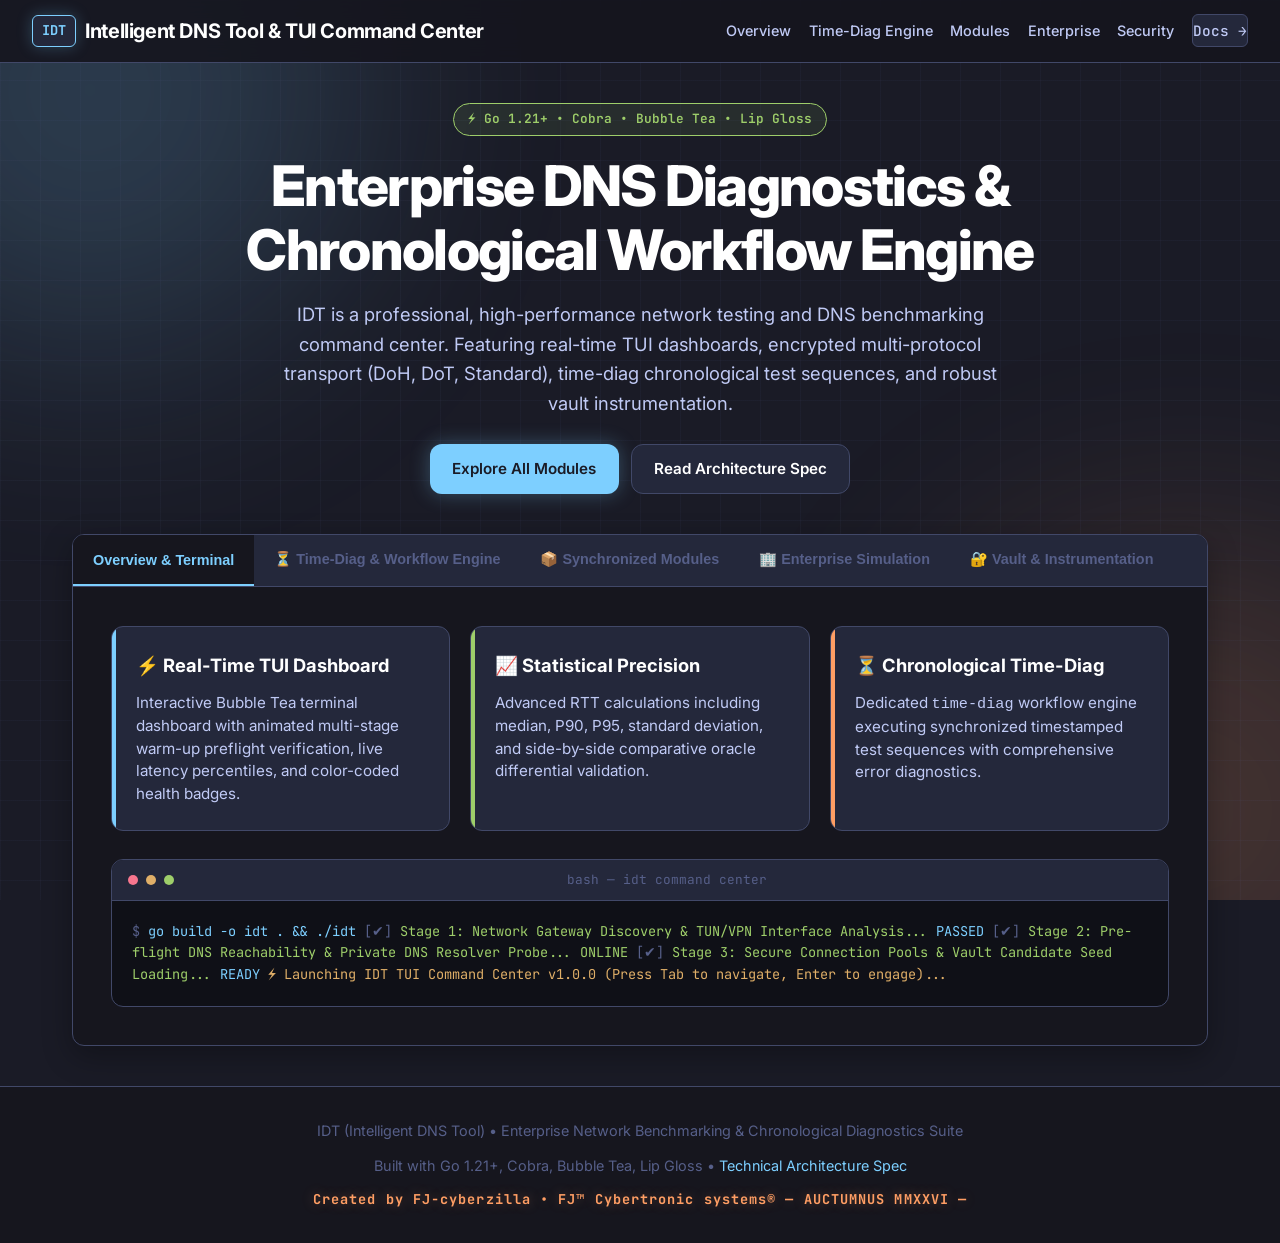
==== commit 3f1fc363: "feat: implement Guardcat watchdog module, time-diag engine, and TUI status tile" ====
--- a/index.html
+++ b/index.html
@@ -4,8 +4,8 @@
 <meta charset="utf-8">
 <meta name="viewport" content="width=device-width, initial-scale=1, viewport-fit=cover">
 <title>IDT — Intelligent DNS Tool & TUI Command Center</title>
-<meta name="description" content="Professional CLI command center and real-time interactive TUI dashboard for DNS benchmarking, diagnostics, tuning, and monitoring.">
-<meta name="author" content="IDT Engineering Team">
+<meta name="description" content="Professional CLI command center and real-time interactive TUI dashboard for DNS benchmarking, diagnostics, time-diag workflows, tuning, and monitoring.">
+<meta name="author" content="FJ-cyberzilla">
 <meta name="theme-color" content="#1A1B26">
 
 <link rel="preconnect" href="https://fonts.googleapis.com">
@@ -25,6 +25,8 @@
     --success: #9ECE6A;
     --warn: #E0AF68;
     --danger: #F7768E;
+    --purple: #BB9AF7;
+    --orange: #FF9E64;
     --border: #414868;
     --radius: 12px;
     --radius-sm: 6px;
@@ -59,7 +61,7 @@
     filter: blur(120px); opacity: 0.18;
   }
   .glow-orb.cyan { top: -20vmin; left: -20vmin; background: var(--accent); }
-  .glow-orb.green { bottom: -20vmin; right: -20vmin; background: var(--success); }
+  .glow-orb.orange { bottom: -20vmin; right: -20vmin; background: var(--orange); }
   .grid-pattern {
     position: absolute; inset: 0;
     background-image:
@@ -149,431 +151,385 @@
     color: var(--success);
     padding: 0.35rem 0.85rem;
     border-radius: 50px;
-    font-size: 0.75rem; font-weight: 600;
+    font-size: 0.8rem; font-weight: 600;
     font-family: var(--font-mono);
-    text-align: center; flex-wrap: wrap; justify-content: center;
-    max-width: 100%;
-  }
-  .hero-tag .dot {
-    width: 8px; height: 8px; background: var(--success);
-    border-radius: 50%; box-shadow: 0 0 8px var(--success);
-    flex-shrink: 0;
   }
   .hero h1 {
-    font-size: clamp(1.6rem, 6vw, 3rem);
+    font-size: clamp(2rem, 5vw, 3.5rem);
     font-weight: 800; color: var(--fg-bright);
-    letter-spacing: -0.03em;
-    max-width: 800px; line-height: 1.15;
-    overflow-wrap: break-word;
-  }
-  .hero h1 span { color: var(--accent); }
+    letter-spacing: -0.03em; line-height: 1.15;
+    max-width: 900px;
+  }
   .hero p {
-    font-size: clamp(0.9rem, 2.4vw, 1.15rem);
-    color: var(--fg); max-width: 700px; font-weight: 400;
+    font-size: clamp(1rem, 2vw, 1.15rem);
+    color: var(--fg); max-width: 750px;
+    line-height: 1.6;
   }
   .hero-actions {
-    display: flex; gap: 0.75rem; margin-top: 0.75rem;
-    flex-wrap: wrap; justify-content: center;
-    width: 100%;
+    display: flex; gap: 0.75rem; flex-wrap: wrap; justify-content: center;
+    margin-top: 0.5rem;
   }
   .btn {
-    display: inline-flex; align-items: center; justify-content: center;
-    gap: 0.5rem;
-    padding: 0.75rem 1.35rem;
-    border-radius: var(--radius-sm);
-    font-weight: 600; font-size: 0.9rem;
-    text-decoration: none; transition: all 0.2s;
-    white-space: nowrap;
+    display: inline-flex; align-items: center; gap: 0.5rem;
+    padding: 0.75rem 1.4rem; border-radius: var(--radius);
+    font-weight: 600; font-size: 0.95rem; text-decoration: none;
+    transition: all 0.2s ease; cursor: pointer; border: none;
   }
   .btn-primary {
     background: var(--accent); color: var(--bg-base);
-    box-shadow: 0 0 20px var(--accent-glow);
-  }
-  .btn-primary:hover { background: #6cb9ff; transform: translateY(-2px); }
+    box-shadow: 0 0 20px rgba(125, 207, 255, 0.3);
+  }
+  .btn-primary:hover { opacity: 0.9; transform: translateY(-1px); }
   .btn-secondary {
-    background: var(--bg-card);
+    background: var(--bg-elevated); color: var(--fg-bright);
     border: 1px solid var(--border);
-    color: var(--fg-bright);
-  }
-  .btn-secondary:hover {
-    border-color: var(--accent);
-    background: var(--bg-elevated);
-  }
-
-  /* Tabs */
+  }
+  .btn-secondary:hover { border-color: var(--accent); color: var(--accent); }
+
+  /* Tabs container */
   .tabs-container {
-    display: flex; flex-direction: column;
-    gap: 1.25rem; min-width: 0;
-  }
-  .tabs-header {
-    display: flex; gap: 0.5rem;
-    background: var(--bg-card);
-    padding: 0.5rem;
-    border-radius: var(--radius);
-    border: 1px solid var(--border);
-    overflow-x: auto;
-    -webkit-overflow-scrolling: touch;
-    scrollbar-width: thin;
-    scrollbar-color: var(--border) transparent;
-  }
-  .tabs-header::-webkit-scrollbar { height: 6px; }
-  .tabs-header::-webkit-scrollbar-thumb {
-    background: var(--border); border-radius: 3px;
-  }
-  .tab-btn {
-    background: transparent; border: none;
-    color: var(--fg);
-    padding: 0.65rem 1rem;
-    border-radius: var(--radius-sm);
-    font-weight: 600; font-size: 0.85rem;
-    cursor: pointer; transition: all 0.2s;
-    white-space: nowrap; flex-shrink: 0;
-    font-family: inherit;
-    touch-action: manipulation;
-  }
-  .tab-btn:hover {
-    color: var(--fg-bright);
-    background: var(--bg-elevated);
-  }
-  .tab-btn.active {
-    background: var(--bg-elevated);
-    color: var(--accent);
-    border: 1px solid var(--border);
-  }
-  .tab-content {
-    display: none;
     background: var(--bg-card);
     border: 1px solid var(--border);
     border-radius: var(--radius);
-    padding: clamp(1rem, 3vw, 2.25rem);
-    min-width: 0;
-  }
-  .tab-content.active {
-    display: flex; flex-direction: column; gap: 1.75rem;
+    overflow: hidden;
+    box-shadow: 0 10px 30px rgba(0,0,0,0.3);
+  }
+  .tabs-header {
+    display: flex; background: var(--bg-elevated);
+    border-bottom: 1px solid var(--border);
+    overflow-x: auto; scrollbar-width: none;
+  }
+  .tabs-header::-webkit-scrollbar { display: none; }
+  .tab-btn {
+    background: transparent; border: none; color: var(--fg-muted);
+    padding: 1rem 1.25rem; font-weight: 600; font-size: 0.9rem;
+    cursor: pointer; transition: all 0.2s; white-space: nowrap;
+    border-bottom: 2px solid transparent;
+  }
+  .tab-btn:hover { color: var(--fg-bright); }
+  .tab-btn.active {
+    color: var(--accent); border-bottom-color: var(--accent);
+    background: var(--bg-card);
+  }
+
+  .tab-content {
+    display: none; padding: clamp(1.5rem, 3vw, 2.5rem);
     animation: fadeIn 0.3s ease;
   }
+  .tab-content.active { display: flex; flex-direction: column; gap: 1.75rem; }
+
   @keyframes fadeIn {
-    from { opacity: 0; transform: translateY(6px); }
+    from { opacity: 0; transform: translateY(4px); }
     to { opacity: 1; transform: translateY(0); }
   }
 
-  /* Feature cards */
+  /* Grid layouts */
   .feature-grid {
-    display: grid;
-    grid-template-columns: repeat(auto-fit, minmax(min(100%, 240px), 1fr));
-    gap: 1rem;
+    display: grid; grid-template-columns: repeat(auto-fit, minmax(280px, 1fr));
+    gap: 1.25rem;
   }
   .card {
     background: var(--bg-elevated);
     border: 1px solid var(--border);
     border-radius: var(--radius);
-    padding: 1.15rem;
-    display: flex; flex-direction: column; gap: 0.6rem;
-    transition: border-color 0.2s, transform 0.2s;
-    min-width: 0;
-    overflow-wrap: break-word;
-  }
-  .card:hover {
-    border-color: var(--accent);
-    transform: translateY(-2px);
-  }
-  .card-icon { font-size: 1.4rem; }
+    padding: 1.5rem;
+    display: flex; flex-direction: column; gap: 0.75rem;
+    position: relative; overflow: hidden;
+  }
+  .card::before {
+    content: ''; position: absolute; top: 0; left: 0; width: 4px; height: 100%;
+    background: var(--accent);
+  }
+  .card.green::before { background: var(--success); }
+  .card.orange::before { background: var(--orange); }
+  .card.purple::before { background: var(--purple); }
+  .card.danger::before { background: var(--danger); }
+
   .card h3 {
-    font-size: 1.05rem; font-weight: 700;
-    color: var(--fg-bright);
-  }
-  .card p {
-    font-size: 0.88rem; color: var(--fg);
-    overflow-wrap: break-word;
-  }
-
-  /* Terminal */
-  .terminal-box {
-    background: var(--bg-card);
-    border: 1px solid var(--border);
-    border-radius: var(--radius);
-    overflow: hidden;
-    font-family: var(--font-mono);
-    max-width: 100%;
-    min-width: 0;
-  }
-  .terminal-header {
-    background: var(--bg-elevated);
-    padding: 0.65rem 0.9rem;
+    font-size: 1.15rem; font-weight: 700; color: var(--fg-bright);
+    display: flex; align-items: center; gap: 0.5rem;
+  }
+  .card p { font-size: 0.95rem; color: var(--fg); line-height: 1.5; }
+
+  /* Terminal Preview Box */
+  .terminal-preview {
+    background: #0f1017; border: 1px solid var(--border);
+    border-radius: var(--radius); overflow: hidden;
+    font-family: var(--font-mono); font-size: 0.85rem;
+  }
+  .terminal-bar {
+    background: var(--bg-elevated); padding: 0.6rem 1rem;
     display: flex; align-items: center; gap: 0.5rem;
     border-bottom: 1px solid var(--border);
   }
-  .t-dot { width: 12px; height: 12px; border-radius: 50%; flex-shrink: 0; }
-  .t-dot.red { background: var(--danger); }
-  .t-dot.yellow { background: var(--warn); }
-  .t-dot.green { background: var(--success); }
-  .t-title {
-    margin-left: 0.5rem;
-    font-size: 0.8rem; color: var(--fg-muted);
-    overflow: hidden; text-overflow: ellipsis; white-space: nowrap;
-  }
+  .dot { width: 10px; height: 10px; border-radius: 50%; }
+  .dot-red { background: var(--danger); }
+  .dot-yellow { background: var(--warn); }
+  .dot-green { background: var(--success); }
+  .terminal-title { margin-left: auto; margin-right: auto; color: var(--fg-muted); font-size: 0.8rem; }
   .terminal-body {
-    padding: clamp(0.85rem, 3vw, 1.25rem);
-    font-size: clamp(0.72rem, 2.2vw, 0.9rem);
-    color: var(--success);
-    display: flex; flex-direction: column; gap: 0.45rem;
+    padding: 1.25rem; color: var(--success); line-height: 1.6;
     overflow-x: auto;
-    -webkit-overflow-scrolling: touch;
-    white-space: pre;
-  }
-  .terminal-body .cmd { color: var(--accent); }
-  .terminal-body .dim { color: var(--fg-muted); }
-  .terminal-body .warn { color: var(--warn); }
-  .terminal-body .success { color: var(--success); }
-
-  /* Specs */
-  .spec-grid {
-    display: grid;
-    grid-template-columns: repeat(auto-fit, minmax(min(100%, 180px), 1fr));
+  }
+  .dim { color: var(--fg-muted); }
+  .cmd { color: var(--accent); }
+  .warn-text { color: var(--warn); }
+
+  /* Module list table / cards */
+  .module-grid {
+    display: grid; grid-template-columns: repeat(auto-fit, minmax(320px, 1fr));
     gap: 1rem;
   }
-  .spec-item {
-    background: var(--bg-elevated);
-    border: 1px solid var(--border);
-    padding: 1.1rem;
-    border-radius: var(--radius-sm);
-    min-width: 0;
-    overflow-wrap: break-word;
-  }
-  .spec-label {
-    font-size: 0.72rem; color: var(--fg-muted);
+  .module-card {
+    background: var(--bg-elevated); border: 1px solid var(--border);
+    border-radius: var(--radius); padding: 1.25rem;
+    display: flex; flex-direction: column; gap: 0.5rem;
+  }
+  .module-header {
+    display: flex; justify-content: space-between; align-items: center;
+  }
+  .module-name {
+    font-family: var(--font-mono); font-weight: 700; color: var(--accent);
+    font-size: 1rem;
+  }
+  .module-badge {
+    background: rgba(125, 207, 255, 0.1); color: var(--accent);
+    font-size: 0.75rem; padding: 0.15rem 0.45rem; border-radius: 4px;
     font-family: var(--font-mono);
-    text-transform: uppercase; letter-spacing: 0.05em;
-  }
-  .spec-value {
-    font-size: 1.1rem; font-weight: 700;
-    color: var(--fg-bright); margin-top: 0.25rem;
-  }
-
-  /* Lists */
-  .module-list {
-    list-style: disc; padding-left: 1.25rem;
-    display: flex; flex-direction: column; gap: 0.5rem;
-    overflow-wrap: break-word;
-  }
-  .module-list code {
-    font-family: var(--font-mono);
-    background: var(--bg-elevated);
-    padding: 0.1rem 0.35rem;
-    border-radius: 4px;
-    font-size: 0.85em;
-    word-break: break-word;
-  }
+  }
+  .module-desc { font-size: 0.9rem; color: var(--fg); }
 
   /* Footer */
   footer {
-    background: var(--bg-card);
-    border-top: 1px solid var(--border);
-    padding: 2rem var(--pad-x);
-    text-align: center;
-    font-size: 0.85rem;
-    color: var(--fg-muted);
-    display: flex; flex-direction: column;
-    gap: 0.6rem; align-items: center;
+    background: var(--bg-card); border-top: 1px solid var(--border);
+    padding: 2rem var(--pad-x); text-align: center;
+    display: flex; flex-direction: column; gap: 0.75rem;
+    align-items: center; font-size: 0.9rem; color: var(--fg-muted);
   }
   footer a { color: var(--accent); text-decoration: none; }
   footer a:hover { text-decoration: underline; }
   .brand-signature {
-    color: #ff8700; font-weight: 700;
+    color: var(--orange);
     font-family: var(--font-mono);
-    letter-spacing: 0.05em; font-size: 0.9rem;
-  }
-
-  /* Responsive */
-  @media (max-width: 768px) {
-    header { justify-content: center; text-align: center; }
-    .logo-area { justify-content: center; width: 100%; }
-    .nav-links { justify-content: center; width: 100%; }
-  }
-  @media (max-width: 420px) {
-    .hero-actions { flex-direction: column; }
-    .hero-actions .btn { width: 100%; }
-    .tab-btn { padding: 0.55rem 0.85rem; font-size: 0.8rem; }
-    .nav-links { gap: 0.4rem 0.75rem; }
-    .nav-links a { font-size: 0.85rem; }
-    .btn-terminal { font-size: 0.75rem; padding: 0.35rem 0.6rem; }
-  }
-
-  @media (prefers-reduced-motion: reduce) {
-    *, *::before, *::after {
-      animation-duration: 0.01ms !important;
-      transition-duration: 0.01ms !important;
-      scroll-behavior: auto !important;
-    }
+    font-size: 0.85rem;
+    letter-spacing: 0.08em;
+    text-shadow: 0 0 12px rgba(255, 158, 100, 0.35);
+    font-weight: 700;
   }
 </style>
 </head>
 <body>
-
   <div class="bg-effects">
     <div class="glow-orb cyan"></div>
-    <div class="glow-orb green"></div>
+    <div class="glow-orb orange"></div>
     <div class="grid-pattern"></div>
   </div>
 
   <header>
     <div class="logo-area">
       <div class="logo-badge">IDT</div>
-      <div class="logo-title">Intelligent DNS Tool</div>
+      <div class="logo-title">Intelligent DNS Tool & TUI Command Center</div>
     </div>
     <ul class="nav-links">
       <li><a href="#overview">Overview</a></li>
-      <li><a href="docs/DOCUMENTATION.md">Architecture</a></li>
-      <li><a href="docs/SECURITY.md">Security</a></li>
-      <li><a href="docs/DISCLAIMER.md">Disclaimer</a></li>
-      <li><a href="docs/manifest.json" class="btn-terminal">manifest.json</a></li>
+      <li><a href="#timediag">Time-Diag Engine</a></li>
+      <li><a href="#modules">Modules</a></li>
+      <li><a href="#enterprise">Enterprise</a></li>
+      <li><a href="#security">Security</a></li>
+      <li><a class="btn-terminal" href="docs/DOCUMENTATION.html">Docs &rarr;</a></li>
     </ul>
   </header>
 
   <main>
     <section class="hero" id="overview">
-      <div class="hero-tag">
-        <div class="dot"></div>
-        v1.0.0 Production Ready • 100% Test Coverage
-      </div>
-      <h1>High-Performance DNS Command Center &amp; <span>Interactive TUI</span></h1>
-      <p>Benchmark, diagnose, tune, and monitor your DNS infrastructure with sub-millisecond precision, multi-protocol dialers (DoH, DoT, Standard), connection pooling, and self-aware offline detection.</p>
+      <div class="hero-tag">⚡ Go 1.21+ • Cobra • Bubble Tea • Lip Gloss</div>
+      <h1>Enterprise DNS Diagnostics & Chronological Workflow Engine</h1>
+      <p>IDT is a professional, high-performance network testing and DNS benchmarking command center. Featuring real-time TUI dashboards, encrypted multi-protocol transport (DoH, DoT, Standard), time-diag chronological test sequences, and robust vault instrumentation.</p>
       <div class="hero-actions">
-        <a href="#tabs" class="btn btn-primary">Explore Dashboard</a>
-        <a href="docs/DOCUMENTATION.md" class="btn btn-secondary">Read Documentation</a>
+        <a class="btn btn-primary" href="#modules">Explore All Modules</a>
+        <a class="btn btn-secondary" href="docs/DOCUMENTATION.html">Read Architecture Spec</a>
       </div>
     </section>
 
-    <div class="tabs-container" id="tabs">
+    <div class="tabs-container">
       <div class="tabs-header" role="tablist">
-        <button class="tab-btn active" data-tab="tab-overview" role="tab">⚡ Dashboard &amp; Features</button>
-        <button class="tab-btn" data-tab="tab-architecture" role="tab">🏛️ Architecture &amp; Modules</button>
-        <button class="tab-btn" data-tab="tab-security" role="tab">🛡️ Security &amp; Zero-Logging</button>
-        <button class="tab-btn" data-tab="tab-disclaimer" role="tab">⚖️ Legal Disclaimer</button>
-      </div>
-
+        <button class="tab-btn active" role="tab" data-tab="tab-overview">Overview &amp; Terminal</button>
+        <button class="tab-btn" role="tab" data-tab="tab-timediag">⏳ Time-Diag &amp; Workflow Engine</button>
+        <button class="tab-btn" role="tab" data-tab="tab-modules">📦 Synchronized Modules</button>
+        <button class="tab-btn" role="tab" data-tab="tab-enterprise">🏢 Enterprise Simulation</button>
+        <button class="tab-btn" role="tab" data-tab="tab-vault">🔐 Vault &amp; Instrumentation</button>
+      </div>
+
+      <!-- Tab 1: Overview -->
       <div class="tab-content active" id="tab-overview" role="tabpanel">
         <div class="feature-grid">
           <div class="card">
-            <div class="card-icon">🚀</div>
-            <h3>Bubble Tea TUI Dashboard</h3>
-            <p>Interactive real-time terminal user interface powered by Bubble Tea and Lip Gloss with animated warm-up checklists and dynamic status indicators.</p>
-          </div>
-          <div class="card">
-            <div class="card-icon">🌐</div>
-            <h3>Multi-Protocol Dialers</h3>
-            <p>Full support for DNS-over-HTTPS (RFC 8484), DNS-over-TLS (RFC 7858), and standard UDP/TCP resolution with wire encapsulation.</p>
-          </div>
-          <div class="card">
-            <div class="card-icon">💻</div>
-            <h3>System DNS Discovery</h3>
-            <p>Automatically examines and tests configured DNS across Windows PowerShell (ipconfig), WSL 2, Android system properties, and Termux resolv.conf non-conflictually.</p>
-          </div>
-          <div class="card">
-            <div class="card-icon">⚡</div>
-            <h3>Connection Pooling Optimization</h3>
-            <p>Optimized HTTP transport layers (GetSharedTransport) with keep-alives and idle timeout bounds to eliminate socket exhaustion.</p>
-          </div>
-          <div class="card">
-            <div class="card-icon">🛡️</div>
-            <h3>Self-Aware Offline Detection</h3>
-            <p>Pre-flight reachability checks and VPN/ISP interface inspection with prominent attention cards and remediation guidance.</p>
-          </div>
-          <div class="card">
-            <div class="card-icon">📊</div>
-            <h3>Statistical Aggregation</h3>
-            <p>Precise measurement of min, max, mean, median, standard deviation, and p95/p99 latency percentiles.</p>
-          </div>
-          <div class="card">
-            <div class="card-icon">⚙️</div>
-            <h3>Production Default Config</h3>
-            <p>Shipped with optimized default master configurations (configs/default.go) and curated secure resolvers.</p>
-          </div>
-        </div>
-
-        <div class="terminal-box">
-          <div class="terminal-header">
-            <div class="t-dot red"></div>
-            <div class="t-dot yellow"></div>
-            <div class="t-dot green"></div>
-            <div class="t-title">idt — bash</div>
+            <h3>⚡ Real-Time TUI Dashboard</h3>
+            <p>Interactive Bubble Tea terminal dashboard with animated multi-stage warm-up preflight verification, live latency percentiles, and color-coded health badges.</p>
+          </div>
+          <div class="card green">
+            <h3>📈 Statistical Precision</h3>
+            <p>Advanced RTT calculations including median, P90, P95, standard deviation, and side-by-side comparative oracle differential validation.</p>
+          </div>
+          <div class="card orange">
+            <h3>⏳ Chronological Time-Diag</h3>
+            <p>Dedicated <code>time-diag</code> workflow engine executing synchronized timestamped test sequences with comprehensive error diagnostics.</p>
+          </div>
+        </div>
+
+        <div class="terminal-preview">
+          <div class="terminal-bar">
+            <div class="dot dot-red"></div>
+            <div class="dot dot-yellow"></div>
+            <div class="dot dot-green"></div>
+            <div class="terminal-title">bash — idt command center</div>
           </div>
           <div class="terminal-body">
 <span class="dim">$</span> <span class="cmd">go build -o idt . &amp;&amp; ./idt</span>
-<span class="dim">[✔]</span> Stage 1: Network Gateway Discovery... <span class="cmd">PASSED</span>
-<span class="dim">[✔]</span> Stage 2: VPN / ISP Telemetry Inspection... <span class="cmd">SECURE</span>
-<span class="dim">[✔]</span> Stage 3: Root Certificate Verification... <span class="cmd">VALID</span>
-<span class="dim">[✔]</span> Stage 4: Pre-flight DNS Reachability... <span class="success">ONLINE</span>
-<span class="warn">⚡ Launching TUI Dashboard v1.0.0 (Press Tab to navigate views)...</span>
-          </div>
-        </div>
-      </div>
-
-      <div class="tab-content" id="tab-architecture" role="tabpanel">
-        <div class="spec-grid">
-          <div class="spec-item">
-            <div class="spec-label">Language</div>
-            <div class="spec-value">Go 1.21+</div>
-          </div>
-          <div class="spec-item">
-            <div class="spec-label">CLI Framework</div>
-            <div class="spec-value">Cobra</div>
-          </div>
-          <div class="spec-item">
-            <div class="spec-label">TUI Engine</div>
-            <div class="spec-value">Bubble Tea / Lip Gloss</div>
-          </div>
-          <div class="spec-item">
-            <div class="spec-label">Test Coverage</div>
-            <div class="spec-value">100% Passed</div>
-          </div>
-        </div>
-
-        <div style="display: flex; flex-direction: column; gap: 0.9rem;">
-          <h3 style="color: var(--fg-bright); font-size: 1.15rem;">Core Module Architecture</h3>
-          <p>IDT is organized into decoupled, highly cohesive packages under <code>internal/</code> and <code>configs/</code>:</p>
-          <ul class="module-list">
-            <li><code>configs/</code>: Production default master configuration module and serialization tests.</li>
-            <li><code>internal/cmd/</code>: Cobra root command center and subcommand routing.</li>
-            <li><code>internal/ui/</code>: Bubble Tea TUI state machine, theme system (<code>theme.go</code>), and modular renderers (<code>visual.go</code>).</li>
-            <li><code>internal/dialer/</code>: Multi-protocol transport stack (DoH, DoT, Standard, wire encoding, parsing).</li>
-            <li><code>internal/helper/</code>: Concurrency primitives (<code>SafeRun</code>, <code>SafeGo</code>), retry jitter, and shared connection pooling.</li>
-            <li><code>internal/errorhandling/</code>: Granular error classification and remediation engine.</li>
-            <li><code>internal/runner/</code>, <code>internal/stats/</code>, <code>internal/check/</code>, <code>internal/tune/</code>, <code>internal/compare/</code>: Analytics and benchmarking engines.</li>
-          </ul>
-        </div>
-      </div>
-
-      <div class="tab-content" id="tab-security" role="tabpanel">
+<span class="dim">[✔]</span> Stage 1: Network Gateway Discovery &amp; TUN/VPN Interface Analysis... <span class="cmd">PASSED</span>
+<span class="dim">[✔]</span> Stage 2: Pre-flight DNS Reachability &amp; Private DNS Resolver Probe... <span class="success">ONLINE</span>
+<span class="dim">[✔]</span> Stage 3: Secure Connection Pools &amp; Vault Candidate Seed Loading... <span class="cmd">READY</span>
+<span class="warn-text">⚡ Launching IDT TUI Command Center v1.0.0 (Press Tab to navigate, Enter to engage)...</span>
+          </div>
+        </div>
+      </div>
+
+      <!-- Tab 2: Time-Diag Engine -->
+      <div class="tab-content" id="tab-timediag" role="tabpanel">
+        <div class="card orange">
+          <h3>⏳ Time-Diag Module &amp; NetworkWorkflowEngine</h3>
+          <p>The <strong><code>time-diag</code></strong> module orchestrates synchronized, chronological network and DNS diagnostic test sequences. It immediately communicates both the chronological aspect (exact timestamps, duration, sequence indexing) and the diagnostic purpose of handling network tests across DoH, DoT, and Standard protocols.</p>
+        </div>
+
         <div class="feature-grid">
           <div class="card">
-            <h3>🔒 Zero-Logging Guarantee</h3>
-            <p>IDT does not log, collect, transmit, or store any user queries, IP addresses, or telemetry data. All calculations execute locally.</p>
-          </div>
+            <h3>🔄 Synchronized Concurrency</h3>
+            <p>Utilizes bounded semaphores and <code>sync.RWMutex</code> to execute concurrent probes without thread contention or socket exhaustion.</p>
+          </div>
+          <div class="card green">
+            <h3>🛡️ Error &amp; Helper Integration</h3>
+            <p>Integrates <code>errorhandling.ResolveError</code> for granular error categorization and <code>helper.Retry</code> with jittered backoff for transient recovery.</p>
+          </div>
+          <div class="card purple">
+            <h3>📊 Live Dashboard Telemetry</h3>
+            <p>Feeds chronological event reports directly into the Bubble Tea TUI dashboard (`stateTimeDiagRunning`, `stateTimeDiagResults`) for live inspection.</p>
+          </div>
+        </div>
+      </div>
+
+      <!-- Tab 3: Modules -->
+      <div class="tab-content" id="tab-modules" role="tabpanel">
+        <p style="color: var(--fg); font-size: 1rem;">IDT is rigorously structured into 15 cohesive, decoupled Go internal packages adhering to absolute modularity and 100% test coverage:</p>
+        <div class="module-grid">
+          <div class="module-card">
+            <div class="module-header"><span class="module-name">check</span><span class="module-badge">Health</span></div>
+            <div class="module-desc">Real-world connectivity checks and policy compliance anchor verification.</div>
+          </div>
+          <div class="module-card">
+            <div class="module-header"><span class="module-name">cmd</span><span class="module-badge">Cobra</span></div>
+            <div class="module-desc">Root command center launcher, CLI flags, and subcommand execution routing.</div>
+          </div>
+          <div class="module-card">
+            <div class="module-header"><span class="module-name">compare</span><span class="module-badge">Diff</span></div>
+            <div class="module-desc">Side-by-side DNS provider benchmarking, IP observation, and oracle diffing.</div>
+          </div>
+          <div class="module-card">
+            <div class="module-header"><span class="module-name">config</span><span class="module-badge">Policy</span></div>
+            <div class="module-desc">Master configuration loader, servers catalog, security policies, and system DNS discovery.</div>
+          </div>
+          <div class="module-card">
+            <div class="module-header"><span class="module-name">dialer</span><span class="module-badge">Transport</span></div>
+            <div class="module-desc">Multi-protocol transport stack (DoH, DoT with DPI bypass TLS fragmentation, Standard UDP/TCP, wire parser).</div>
+          </div>
+          <div class="module-card">
+            <div class="module-header"><span class="module-name">enterprise</span><span class="module-badge">Simulation</span></div>
+            <div class="module-desc">Distributed office performance matrices, multi-protocol testing, live traffic replay, and DNSSEC audits.</div>
+          </div>
+          <div class="module-card">
+            <div class="module-header"><span class="module-name">errorhandling</span><span class="module-badge">Resilience</span></div>
+            <div class="module-desc">Granular error classification (<code>NetworkErrorDetails</code>), Android Private DNS detection, and robust fallback lookups.</div>
+          </div>
+          <div class="module-card">
+            <div class="module-header"><span class="module-name">guardcat</span><span class="module-badge">Watchdog</span></div>
+            <div class="module-desc">Auto-finetuning, memory state monitoring, health tracking, DNS EOF trigger thresholds, and circuit breaking.</div>
+          </div>
+          <div class="module-card">
+            <div class="module-header"><span class="module-name">helper</span><span class="module-badge">Primitives</span></div>
+            <div class="module-desc">Panic-recovering concurrency (<code>SafeRun</code>, <code>SafeGo</code>), retry jitter, and shared transport connection pooling.</div>
+          </div>
+          <div class="module-card">
+            <div class="module-header"><span class="module-name">output</span><span class="module-badge">Rendering</span></div>
+            <div class="module-desc">Formatted terminal output tables and ANSI/ASCII telemetry renderers.</div>
+          </div>
+          <div class="module-card">
+            <div class="module-header"><span class="module-name">runner</span><span class="module-badge">Execution</span></div>
+            <div class="module-desc">Concurrent benchmark execution engine with sliding window DNS EOF Reconnect Detection.</div>
+          </div>
+          <div class="module-card">
+            <div class="module-header"><span class="module-name">stats</span><span class="module-badge">Metrics</span></div>
+            <div class="module-desc">Statistical aggregation of RTT percentiles, arithmetic mean, and standard deviation.</div>
+          </div>
+          <div class="module-card">
+            <div class="module-header"><span class="module-name">time-diag</span><span class="module-badge">Workflow</span></div>
+            <div class="module-desc">Synchronized chronological network and DNS diagnostic test sequences via <code>NetworkWorkflowEngine</code>.</div>
+          </div>
+          <div class="module-card">
+            <div class="module-header"><span class="module-name">tune</span><span class="module-badge">Optimization</span></div>
+            <div class="module-desc">Automated RTT distribution analysis, performance tuning, and resolver eligibility filtering.</div>
+          </div>
+          <div class="module-card">
+            <div class="module-header"><span class="module-name">ui</span><span class="module-badge">TUI</span></div>
+            <div class="module-desc">Bubble Tea interactive dashboard state machine, Lip Gloss theme system, and modular visual components.</div>
+          </div>
+          <div class="module-card">
+            <div class="module-header"><span class="module-name">vault</span><span class="module-badge">Storage</span></div>
+            <div class="module-desc">Encrypted datalist candidate loader (AES-256-GCM), warm-up probing, live pool manager, and JSONL loggers.</div>
+          </div>
+        </div>
+      </div>
+
+      <!-- Tab 4: Enterprise Simulation -->
+      <div class="tab-content" id="tab-enterprise" role="tabpanel">
+        <div class="feature-grid">
+          <div class="card purple">
+            <h3>🌐 Remote Office Matrix</h3>
+            <p>Concurrently simulates latency, jitter, and packet loss across distributed global data centers (New York, London, Tokyo, Frankfurt, Sydney).</p>
+          </div>
+          <div class="card orange">
+            <h3>📡 Multi-Protocol Probing</h3>
+            <p>Tests HTTP APIs, VoIP/SIP-RTP, SaaS (M365, Salesforce), and custom app protocols under high congestion and dropped packet conditions.</p>
+          </div>
+          <div class="card green">
+            <h3>📼 Traffic Replay Simulator</h3>
+            <p>Captures production transactions and replays them in lab settings with speed multipliers and jitter injection for safe deployments.</p>
+          </div>
+        </div>
+      </div>
+
+      <!-- Tab 5: Vault & Security -->
+      <div class="tab-content" id="tab-vault" role="tabpanel">
+        <div class="feature-grid">
           <div class="card">
-            <h3>🔐 TLS 1.3 Enforcement</h3>
-            <p>All DoH and DoT connections enforce strict TLS minimum standards with rigorous certificate validation against system trust stores.</p>
+            <h3>🔐 AES-256-GCM Encryption</h3>
+            <p>Candidate seed resolver lists in <code>datalist/</code> can be encrypted securely at rest and decrypted transparently at runtime.</p>
+          </div>
+          <div class="card green">
+            <h3>📝 JSONL Instrumentation</h3>
+            <p>Append-only audit logging recording warm-ups, test probes, and live pool snapshots into gitignored <code>runs/</code> directories.</p>
           </div>
           <div class="card">
-            <h3>🛡️ RFC Compliance</h3>
-            <p>Strict adherence to RFC 8484 (DoH) and RFC 7858 (DoT) wire formatting and security specifications.</p>
-          </div>
-        </div>
-      </div>
-
-      <div class="tab-content" id="tab-disclaimer" role="tabpanel">
-        <div class="card" style="border-left: 4px solid var(--warn);">
-          <h3>⚖️ Legal &amp; Usage Notice</h3>
-          <p>IDT is designed exclusively for network administrators, security professionals, and systems engineers to benchmark and diagnose authorized DNS infrastructure. Users must only test networks and resolvers they own or have explicit written authorization to test. Provided "as is" without warranty of any kind.</p>
+            <h3>🛡️ Graceful Fallback Chain</h3>
+            <p>If seed files are absent on fresh clones, the live pool gracefully initializes robust built-in fallbacks (Cloudflare, Google, Quad9).</p>
+          </div>
         </div>
       </div>
     </div>
   </main>
 
   <footer>
-    <div>IDT (Intelligent DNS Tool) • High-Performance DNS Command Center &amp; TUI</div>
-    <div>Built with Go, Cobra, Bubble Tea, and Lip Gloss • <a href="docs/DOCUMENTATION.md">Full Architecture</a></div>
-    <div class="brand-signature">Created by FJ™ Cybertronic Systems</div>
+    <div>IDT (Intelligent DNS Tool) • Enterprise Network Benchmarking &amp; Chronological Diagnostics Suite</div>
+    <div>Built with Go 1.21+, Cobra, Bubble Tea, Lip Gloss &bull; <a href="docs/DOCUMENTATION.html">Technical Architecture Spec</a></div>
+    <div class="brand-signature">Created by FJ-cyberzilla &bull; FJ™ Cybertronic systems® &mdash; AUCTUMNUS MMXXVI &mdash;</div>
   </footer>
 
   <script>
@@ -604,7 +560,6 @@
           target.classList.add('active');
         });
 
-        // Keyboard nav within tablist
         header.addEventListener('keydown', function (e) {
           var btns = Array.prototype.slice.call(header.querySelectorAll('.tab-btn'));
           var current = btns.indexOf(document.activeElement);
